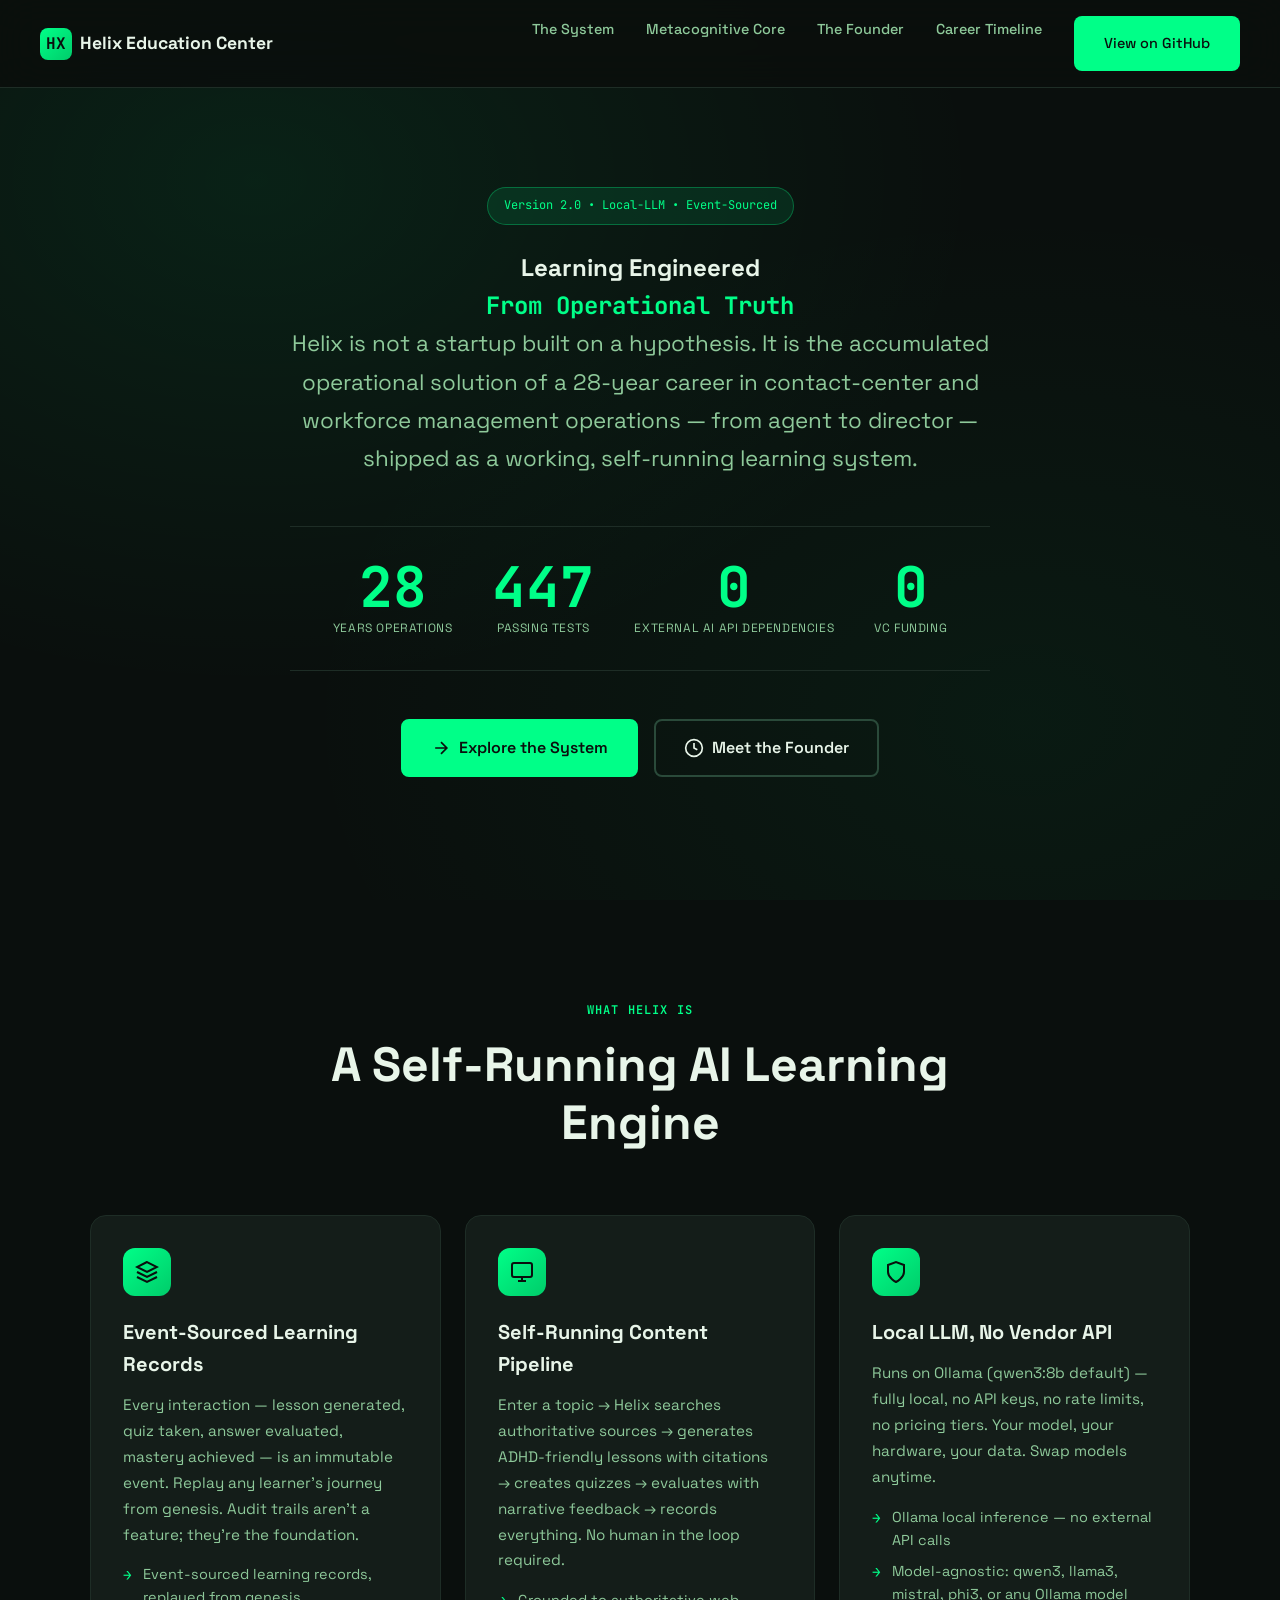
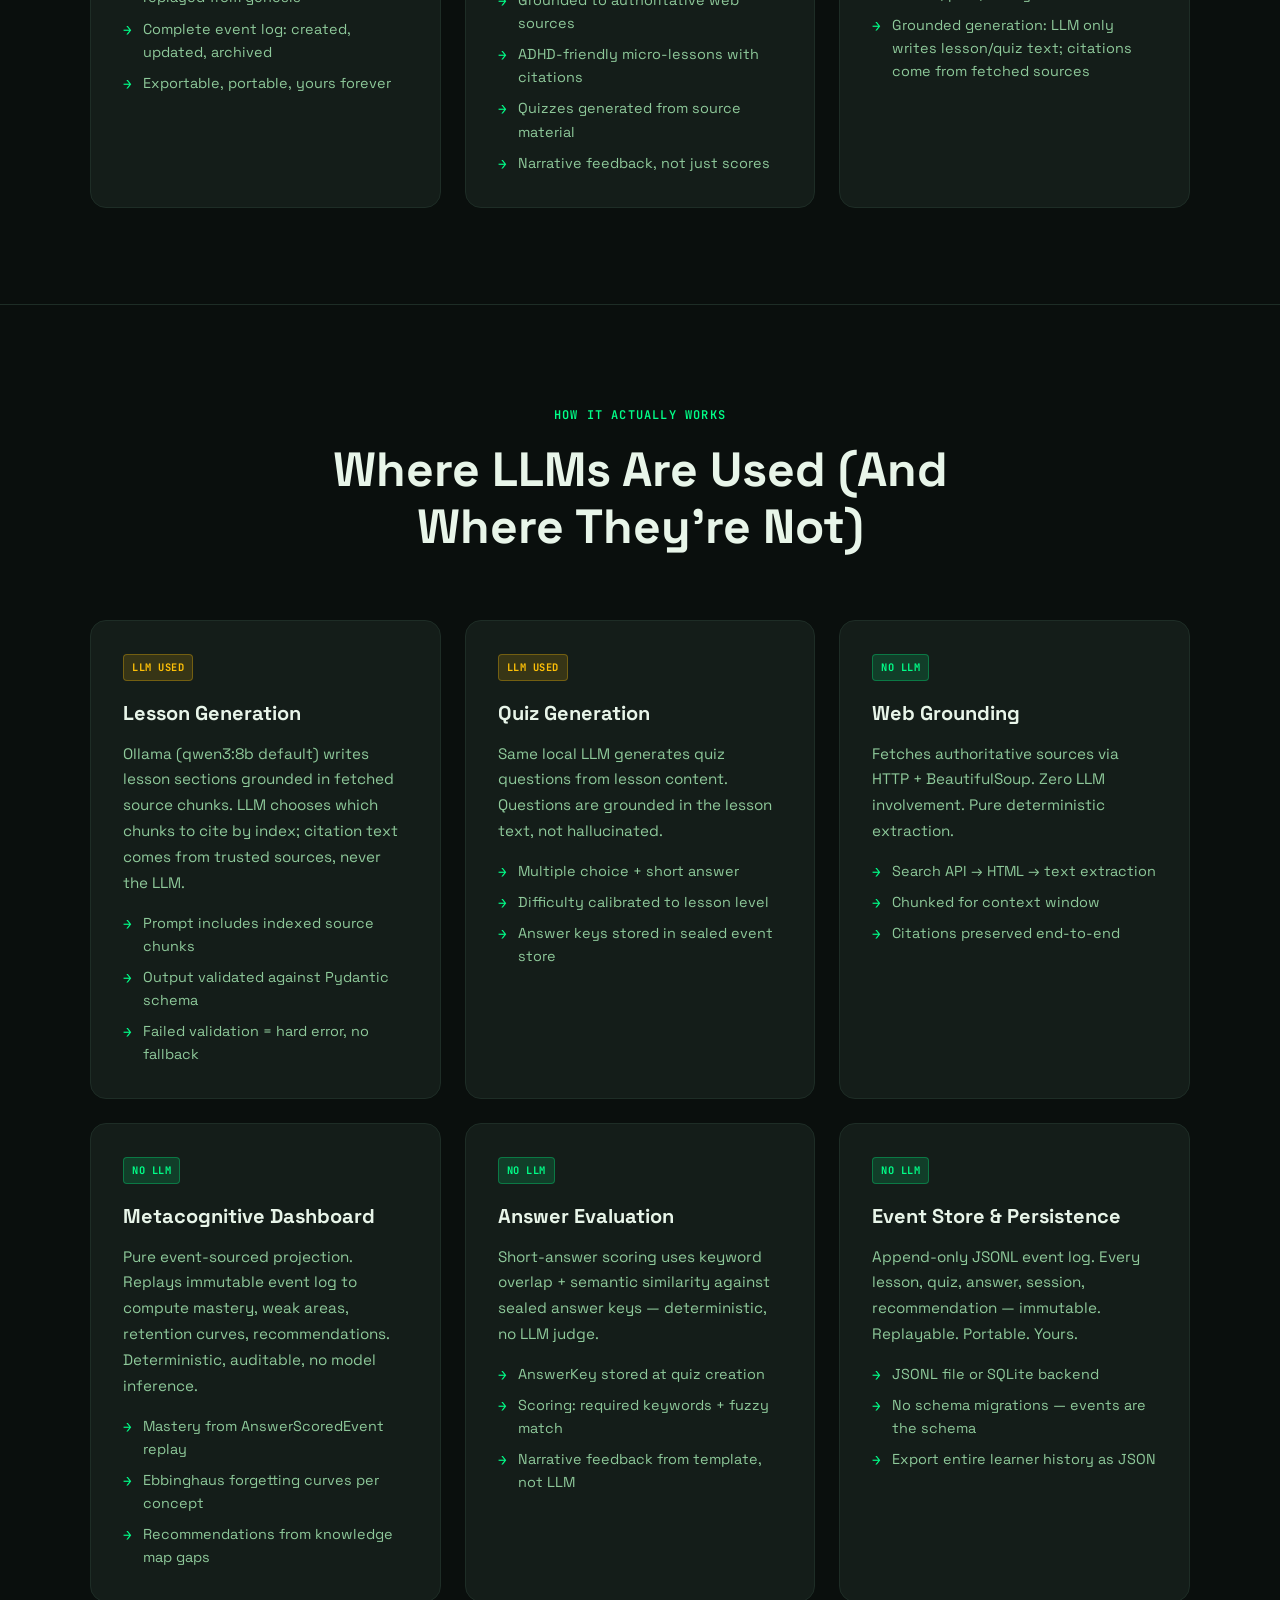
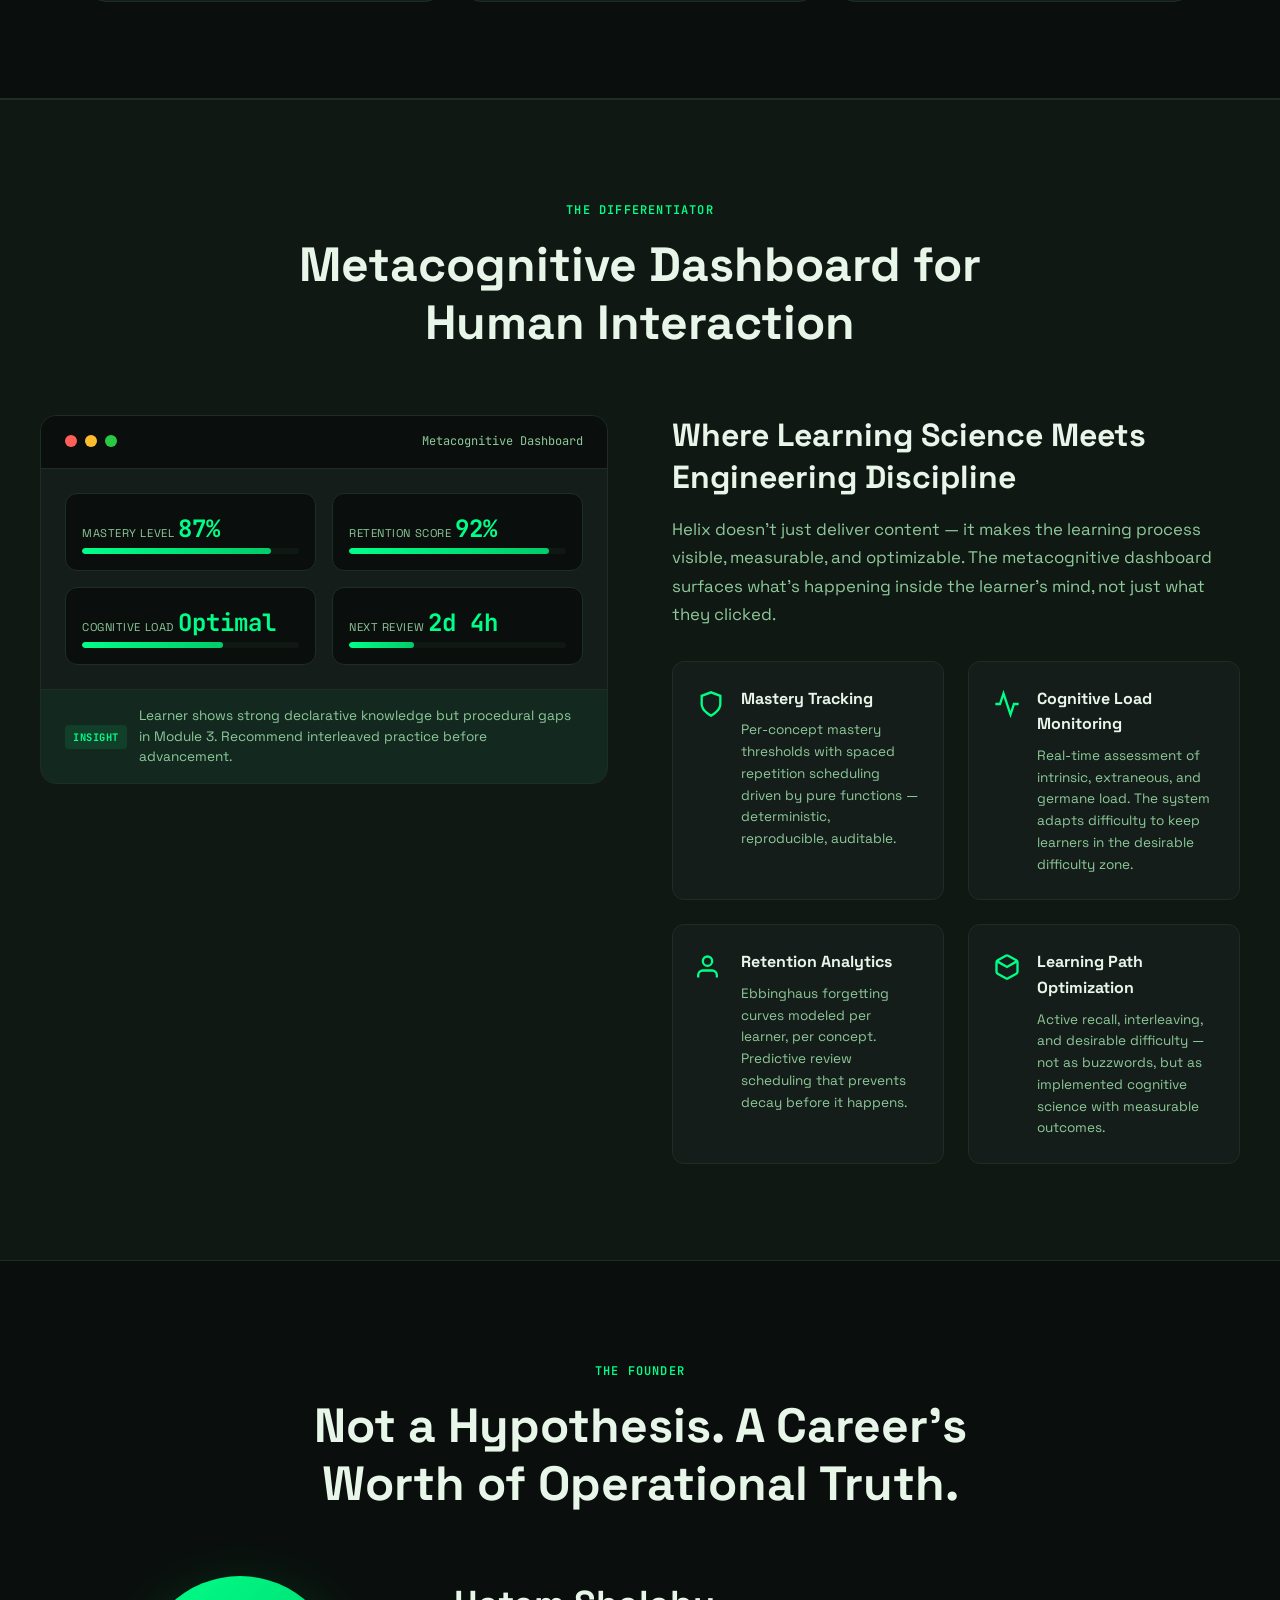
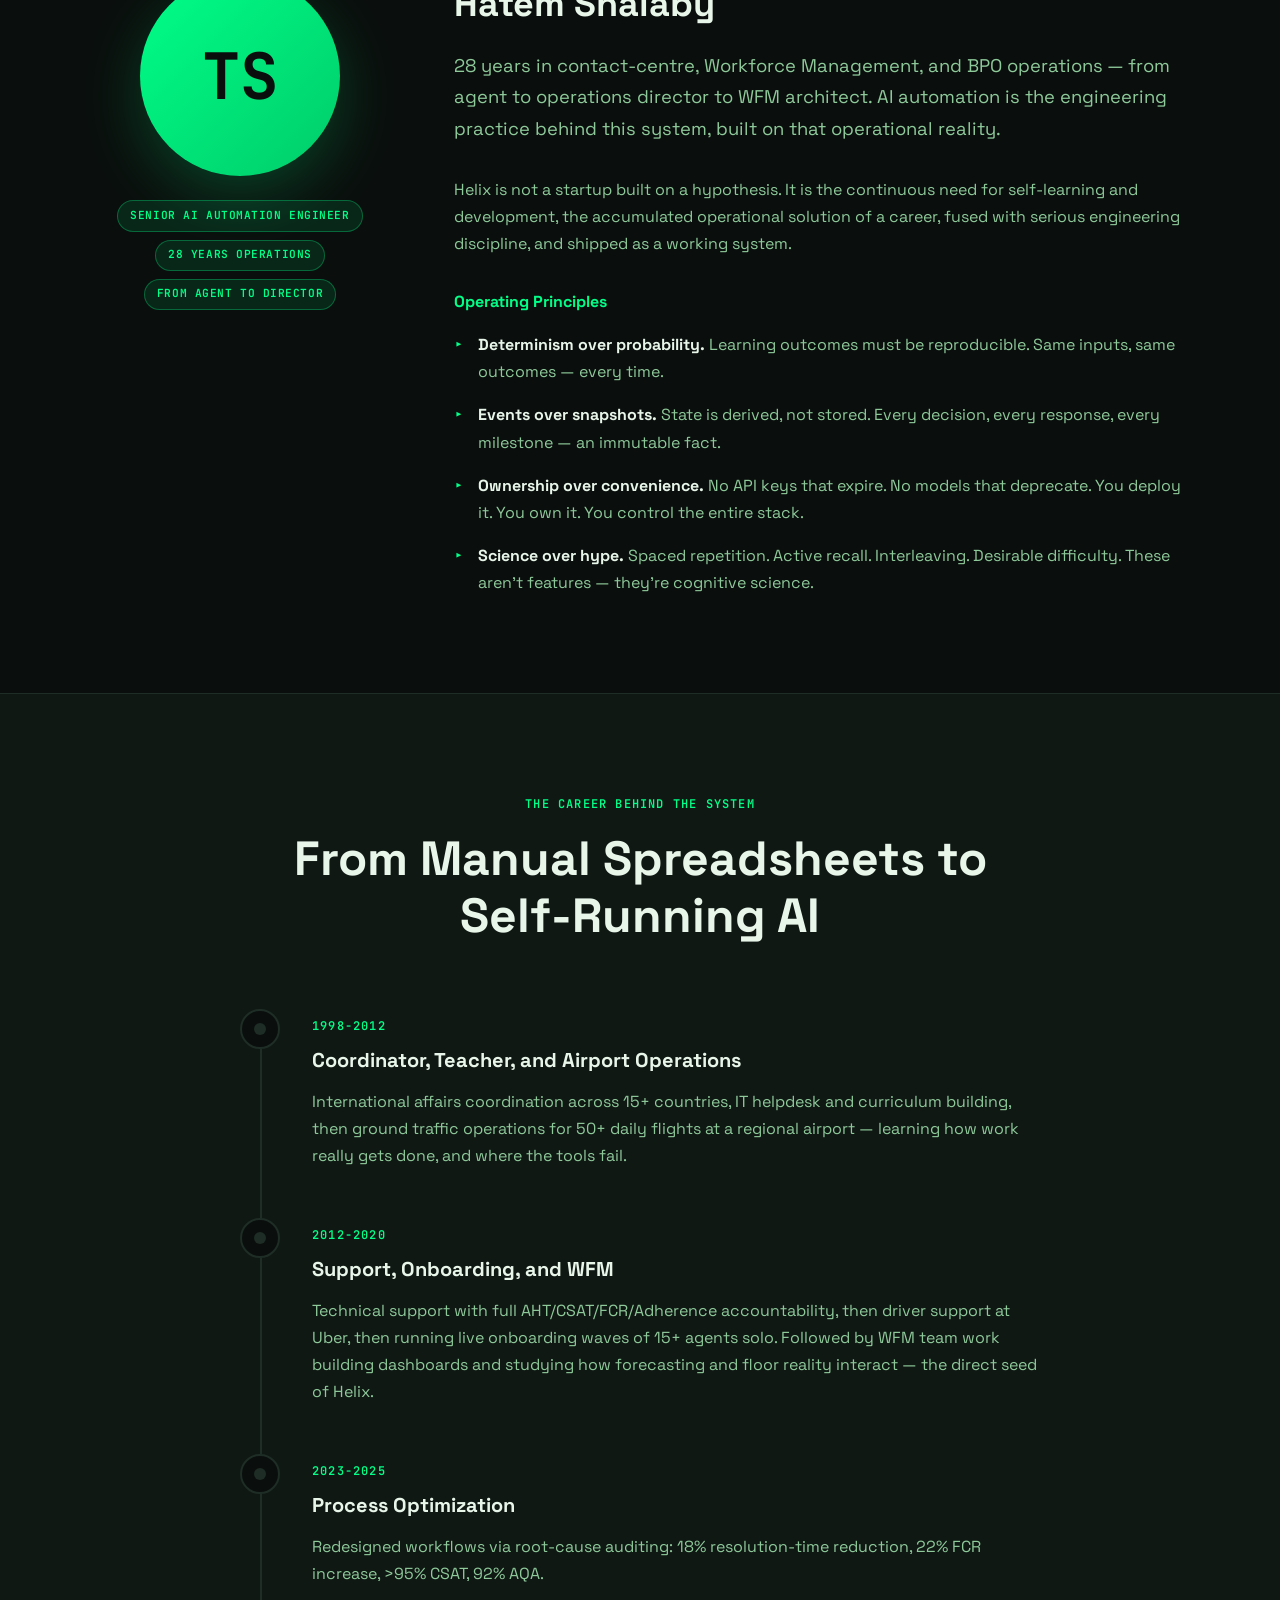
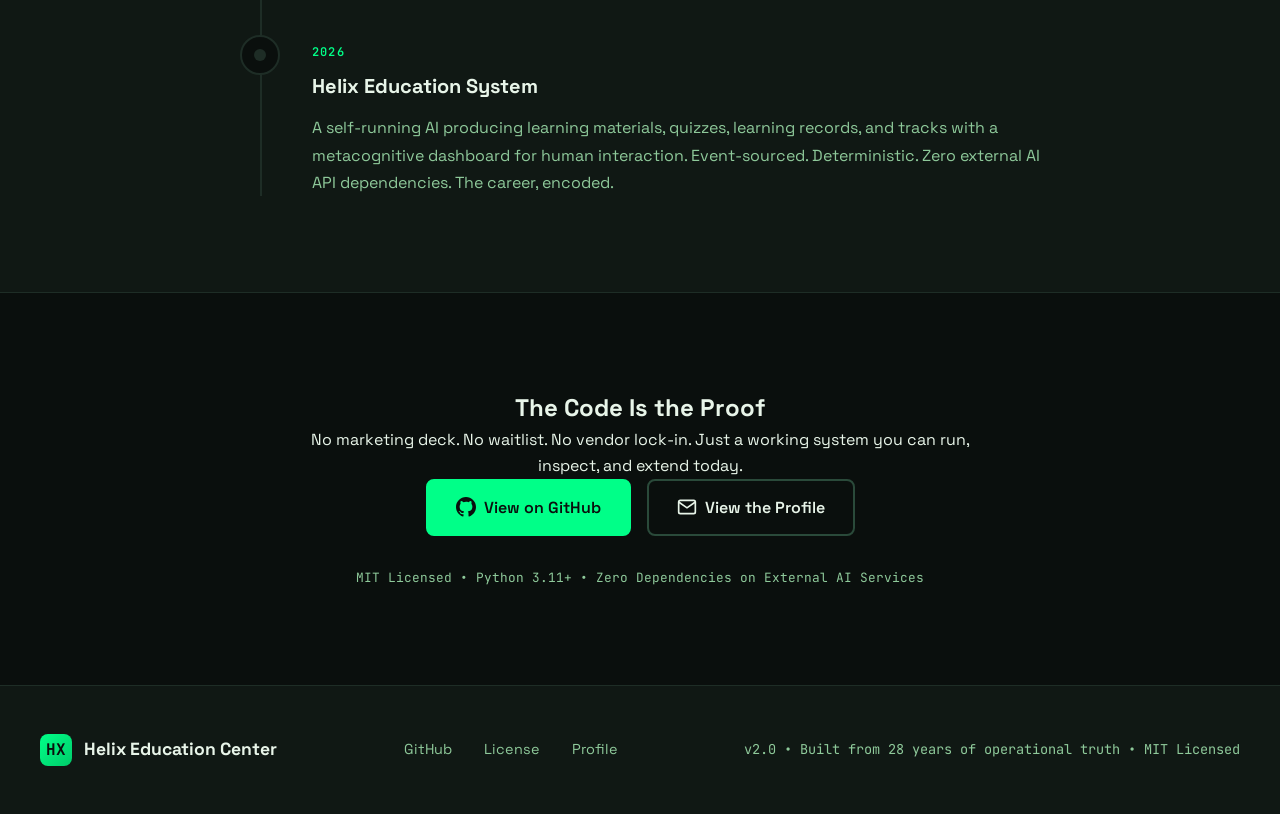
==== marketing/index.html @ 76a68fa8 "Initial commit - helix-education ready for GitHub" ====
<!DOCTYPE html>
<html lang="en">
<head>
    <meta charset="UTF-8">
    <meta name="viewport" content="width=device-width, initial-scale=1.0">
    <meta name="description" content="Helix Education Center — an event-sourced AI learning engine built from 28 years of contact-center operations. Metacognitive dashboard, learning records, and verifiable progress tracking.">
    <meta name="theme-color" content="#0a84ff">
    <title>Helix Education Center — Learning Engineered from Operational Truth</title>
    <link rel="preconnect" href="https://fonts.googleapis.com">
    <link rel="preconnect" href="https://fonts.gstatic.com" crossorigin>
    <link href="https://fonts.googleapis.com/css2?family=JetBrains+Mono:wght@400;500;700&family=Space+Grotesk:wght@300;400;500;700&display=swap" rel="stylesheet">
    <link rel="stylesheet" href="styles.css">
</head>
<body>
    <a href="#main" class="skip-link">Skip to main content</a>

    <header role="banner" class="site-header">
        <div class="header-inner">
            <a href="#" class="logo" aria-label="Helix Education Center Home">
                <span class="logo-mark mono">HX</span>
                <span>Helix Education Center</span>
            </a>
            <nav role="navigation" aria-label="Main navigation" class="main-nav">
                <ul>
                    <li><a href="#the-system">The System</a></li>
                    <li><a href="#metacognitive">Metacognitive Core</a></li>
                    <li><a href="#founder">The Founder</a></li>
                    <li><a href="#career">Career Timeline</a></li>
                    <li><a href="#github" class="btn nav-cta">View on GitHub</a></li>
                </ul>
            </nav>
        </div>
    </header>

    <main id="main" role="main">
        <!-- Hero Section -->
        <section class="hero" aria-labelledby="hero-title">
            <div class="hero-inner">
                <div class="hero-badge mono">Version 2.0 • Local-LLM • Event-Sourced</div>
                <h1 id="hero-title">
                    Learning Engineered<br>
                    <span class="hero-title-accent">From Operational Truth</span>
                </h1>
                <p class="hero-subtitle">
                    Helix is not a startup built on a hypothesis. It is the accumulated operational solution of a 28-year career
                    in contact-center and workforce management operations — from agent to director — shipped as a working,
                    self-running learning system.
                </p>
                <div class="hero-stats" role="list" aria-label="Key metrics">
                    <div class="stat-item" role="listitem">
                        <span class="stat-value mono">28</span>
                        <span class="stat-label">Years Operations</span>
                    </div>
                    <div class="stat-item" role="listitem">
                        <span class="stat-value mono">447</span>
                        <span class="stat-label">Passing Tests</span>
                    </div>
                    <div class="stat-item" role="listitem">
                        <span class="stat-value mono">0</span>
                        <span class="stat-label">External AI API Dependencies</span>
                    </div>
                    <div class="stat-item" role="listitem">
                        <span class="stat-value mono">0</span>
                        <span class="stat-label">VC Funding</span>
                    </div>
                </div>
                <div class="hero-cta-group">
                    <a href="#the-system" class="btn btn-primary">
                        <svg width="20" height="20" viewBox="0 0 24 24" fill="none" stroke="currentColor" stroke-width="2" aria-hidden="true">
                            <path d="M5 12h14M12 5l7 7-7 7"/>
                        </svg>
                        Explore the System
                    </a>
                    <a href="#founder" class="btn btn-secondary">
                        <svg width="20" height="20" viewBox="0 0 24 24" fill="none" stroke="currentColor" stroke-width="2" aria-hidden="true">
                            <circle cx="12" cy="12" r="10"/>
                            <path d="M12 6v6l4 2"/>
                        </svg>
                        Meet the Founder
                    </a>
                </div>
            </div>
        </section>

        <!-- The System Section -->
        <section id="the-system" class="system-section" aria-labelledby="system-title">
            <div class="section-header">
                <span class="section-label mono">What Helix Is</span>
                <h2 id="system-title" class="section-title">A Self-Running AI Learning Engine</h2>
            </div>
            <div class="system-grid">
                <article class="system-card">
                    <div class="system-icon" aria-hidden="true">
                        <svg viewBox="0 0 24 24" fill="none" stroke="currentColor" stroke-width="2">
                            <path d="M12 2L2 7l10 5 10-5-10-5zM2 17l10 5 10-5M2 12l10 5 10-5"/>
                        </svg>
                    </div>
                    <h3 class="system-title">Event-Sourced Learning Records</h3>
                    <p class="system-desc">Every interaction — lesson generated, quiz taken, answer evaluated, mastery achieved — is an immutable event. Replay any learner's journey from genesis. Audit trails aren't a feature; they're the foundation.</p>
                    <ul class="system-details">
                        <li>Event-sourced learning records, replayed from genesis</li>
                        <li>Complete event log: created, updated, archived</li>
                        <li>Exportable, portable, yours forever</li>
                    </ul>
                </article>
                <article class="system-card">
                    <div class="system-icon" aria-hidden="true">
                        <svg viewBox="0 0 24 24" fill="none" stroke="currentColor" stroke-width="2">
                            <rect x="2" y="3" width="20" height="14" rx="2"/>
                            <path d="M8 21h8M12 17v4"/>
                        </svg>
                    </div>
                    <h3 class="system-title">Self-Running Content Pipeline</h3>
                    <p class="system-desc">Enter a topic → Helix searches authoritative sources → generates ADHD-friendly lessons with citations → creates quizzes → evaluates with narrative feedback → records everything. No human in the loop required.</p>
                    <ul class="system-details">
                        <li>Grounded to authoritative web sources</li>
                        <li>ADHD-friendly micro-lessons with citations</li>
                        <li>Quizzes generated from source material</li>
                        <li>Narrative feedback, not just scores</li>
                    </ul>
                </article>
                <article class="system-card">
                    <div class="system-icon" aria-hidden="true">
                        <svg viewBox="0 0 24 24" fill="none" stroke="currentColor" stroke-width="2">
                            <path d="M12 22s8-4 8-10V5l-8-3-8 3v7c0 6 8 10 8 10z"/>
                        </svg>
                    </div>
                    <h3 class="system-title">Local LLM, No Vendor API</h3>
                    <p class="system-desc">Runs on Ollama (qwen3:8b default) — fully local, no API keys, no rate limits, no pricing tiers. Your model, your hardware, your data. Swap models anytime.</p>
                    <ul class="system-details">
                        <li>Ollama local inference — no external API calls</li>
                        <li>Model-agnostic: qwen3, llama3, mistral, phi3, or any Ollama model</li>
                        <li>Grounded generation: LLM only writes lesson/quiz text; citations come from fetched sources</li>
                    </ul>
                </article>
            </div>
        </section>

        <!-- Architecture Honesty Section -->
        <section id="architecture" class="architecture-section" aria-labelledby="arch-title">
            <div class="section-header">
                <span class="section-label mono">How It Actually Works</span>
                <h2 id="arch-title" class="section-title">Where LLMs Are Used (And Where They're Not)</h2>
            </div>
            <div class="arch-grid">
                <article class="arch-card llm-used">
                    <div class="arch-badge">LLM Used</div>
                    <h3 class="arch-title">Lesson Generation</h3>
                    <p class="arch-desc">Ollama (qwen3:8b default) writes lesson sections grounded in fetched source chunks. LLM chooses which chunks to cite by index; citation text comes from trusted sources, never the LLM.</p>
                    <ul class="arch-details">
                        <li>Prompt includes indexed source chunks</li>
                        <li>Output validated against Pydantic schema</li>
                        <li>Failed validation = hard error, no fallback</li>
                    </ul>
                </article>
                <article class="arch-card llm-used">
                    <div class="arch-badge">LLM Used</div>
                    <h3 class="arch-title">Quiz Generation</h3>
                    <p class="arch-desc">Same local LLM generates quiz questions from lesson content. Questions are grounded in the lesson text, not hallucinated.</p>
                    <ul class="arch-details">
                        <li>Multiple choice + short answer</li>
                        <li>Difficulty calibrated to lesson level</li>
                        <li>Answer keys stored in sealed event store</li>
                    </ul>
                </article>
                <article class="arch-card no-llm">
                    <div class="arch-badge no-llm-badge">No LLM</div>
                    <h3 class="arch-title">Web Grounding</h3>
                    <p class="arch-desc">Fetches authoritative sources via HTTP + BeautifulSoup. Zero LLM involvement. Pure deterministic extraction.</p>
                    <ul class="arch-details">
                        <li>Search API → HTML → text extraction</li>
                        <li>Chunked for context window</li>
                        <li>Citations preserved end-to-end</li>
                    </ul>
                </article>
                <article class="arch-card no-llm">
                    <div class="arch-badge no-llm-badge">No LLM</div>
                    <h3 class="arch-title">Metacognitive Dashboard</h3>
                    <p class="arch-desc">Pure event-sourced projection. Replays immutable event log to compute mastery, weak areas, retention curves, recommendations. Deterministic, auditable, no model inference.</p>
                    <ul class="arch-details">
                        <li>Mastery from AnswerScoredEvent replay</li>
                        <li>Ebbinghaus forgetting curves per concept</li>
                        <li>Recommendations from knowledge map gaps</li>
                    </ul>
                </article>
                <article class="arch-card no-llm">
                    <div class="arch-badge no-llm-badge">No LLM</div>
                    <h3 class="arch-title">Answer Evaluation</h3>
                    <p class="arch-desc">Short-answer scoring uses keyword overlap + semantic similarity against sealed answer keys — deterministic, no LLM judge.</p>
                    <ul class="arch-details">
                        <li>AnswerKey stored at quiz creation</li>
                        <li>Scoring: required keywords + fuzzy match</li>
                        <li>Narrative feedback from template, not LLM</li>
                    </ul>
                </article>
                <article class="arch-card no-llm">
                    <div class="arch-badge no-llm-badge">No LLM</div>
                    <h3 class="arch-title">Event Store & Persistence</h3>
                    <p class="arch-desc">Append-only JSONL event log. Every lesson, quiz, answer, session, recommendation — immutable. Replayable. Portable. Yours.</p>
                    <ul class="arch-details">
                        <li>JSONL file or SQLite backend</li>
                        <li>No schema migrations — events are the schema</li>
                        <li>Export entire learner history as JSON</li>
                    </ul>
                </article>
            </div>
        </section>

        <!-- Metacognitive Core Section -->
        <section id="metacognitive" class="metacognitive-section" aria-labelledby="meta-title">
            <div class="section-header">
                <span class="section-label mono">The Differentiator</span>
                <h2 id="meta-title" class="section-title">Metacognitive Dashboard for Human Interaction</h2>
            </div>
            <div class="metacognitive-content">
                <div class="meta-visual" aria-hidden="true">
                    <div class="dashboard-preview">
                        <div class="dash-header">
                            <span class="dash-dot"></span>
                            <span class="dash-dot"></span>
                            <span class="dash-dot"></span>
                            <span class="dash-title mono">Metacognitive Dashboard</span>
                        </div>
                        <div class="dash-grid">
                            <div class="dash-card mastery">
                                <span class="dash-label">Mastery Level</span>
                                <span class="dash-value">87%</span>
                                <div class="dash-bar"><div class="dash-fill" style="width: 87%"></div></div>
                            </div>
                            <div class="dash-card retention">
                                <span class="dash-label">Retention Score</span>
                                <span class="dash-value">92%</span>
                                <div class="dash-bar"><div class="dash-fill" style="width: 92%"></div></div>
                            </div>
                            <div class="dash-card cognitive">
                                <span class="dash-label">Cognitive Load</span>
                                <span class="dash-value">Optimal</span>
                                <div class="dash-bar"><div class="dash-fill optimal" style="width: 65%"></div></div>
                            </div>
                            <div class="dash-card spacing">
                                <span class="dash-label">Next Review</span>
                                <span class="dash-value">2d 4h</span>
                                <div class="dash-bar"><div class="dash-fill" style="width: 30%"></div></div>
                            </div>
                        </div>
                        <div class="dash-insight">
                            <span class="insight-tag">INSIGHT</span>
                            <span class="insight-text">Learner shows strong declarative knowledge but procedural gaps in Module 3. Recommend interleaved practice before advancement.</span>
                        </div>
                    </div>
                </div>
                <div class="meta-description">
                    <h3>Where Learning Science Meets Engineering Discipline</h3>
                    <p>Helix doesn't just deliver content — it makes the learning process visible, measurable, and optimizable. The metacognitive dashboard surfaces what's happening inside the learner's mind, not just what they clicked.</p>
                    <div class="meta-features">
                        <div class="meta-feature">
                            <svg viewBox="0 0 24 24" fill="none" stroke="currentColor" stroke-width="2" aria-hidden="true"><path d="M12 22s8-4 8-10V5l-8-3-8 3v7c0 6 8 10 8 10z"/></svg>
                            <div>
                                <h4>Mastery Tracking</h4>
                                <p>Per-concept mastery thresholds with spaced repetition scheduling driven by pure functions — deterministic, reproducible, auditable.</p>
                            </div>
                        </div>
                        <div class="meta-feature">
                            <svg viewBox="0 0 24 24" fill="none" stroke="currentColor" stroke-width="2" aria-hidden="true"><polyline points="22 12 18 12 15 21 9 3 6 12 2 12"/></svg>
                            <div>
                                <h4>Cognitive Load Monitoring</h4>
                                <p>Real-time assessment of intrinsic, extraneous, and germane load. The system adapts difficulty to keep learners in the desirable difficulty zone.</p>
                            </div>
                        </div>
                        <div class="meta-feature">
                            <svg viewBox="0 0 24 24" fill="none" stroke="currentColor" stroke-width="2" aria-hidden="true"><path d="M17 21v-2a4 4 0 0 0-4-4H5a4 4 0 0 0-4 4v2"/><circle cx="9" cy="7" r="4"/></svg>
                            <div>
                                <h4>Retention Analytics</h4>
                                <p>Ebbinghaus forgetting curves modeled per learner, per concept. Predictive review scheduling that prevents decay before it happens.</p>
                            </div>
                        </div>
                        <div class="meta-feature">
                            <svg viewBox="0 0 24 24" fill="none" stroke="currentColor" stroke-width="2" aria-hidden="true"><path d="M21 16V8a2 2 0 0 0-1-1.73l-7-4a2 2 0 0 0-2 0l-7 4A2 2 0 0 0 3 8v8a2 2 0 0 0 1 1.73l7 4a2 2 0 0 0 2 0l7-4A2 2 0 0 0 21 16z"/><polyline points="3.27 6.96 12 12.01 20.73 6.96"/></svg>
                            <div>
                                <h4>Learning Path Optimization</h4>
                                <p>Active recall, interleaving, and desirable difficulty — not as buzzwords, but as implemented cognitive science with measurable outcomes.</p>
                            </div>
                        </div>
                    </div>
                </div>
            </div>
        </section>

        <!-- The Founder Section -->
        <section id="founder" class="founder-section" aria-labelledby="founder-title">
            <div class="section-header">
                <span class="section-label mono">The Founder</span>
                <h2 id="founder-title" class="section-title">Not a Hypothesis. A Career's Worth of Operational Truth.</h2>
            </div>
            <div class="founder-content">
                <div class="founder-portrait" aria-hidden="true">
                    <div class="portrait-frame">
                        <div class="portrait-initials mono">TS</div>
                    </div>
                    <div class="founder-badges">
                        <span class="badge mono">Senior AI Automation Engineer</span>
                        <span class="badge mono">28 Years Operations</span>
                        <span class="badge mono">From Agent to Director</span>
                    </div>
                </div>
                <div class="founder-bio">
                    <h3>Hatem Shalaby</h3>
                    <p class="founder-lead">
                        28 years in contact-centre, Workforce Management, and BPO operations — from agent to operations director to WFM architect.
                        AI automation is the engineering practice behind this system, built on that operational reality.
                    </p>
                    <p>
                        Helix is not a startup built on a hypothesis. It is the continuous need for self-learning and development,
                        the accumulated operational solution of a career, fused with serious engineering discipline, and shipped as a working system.
                    </p>
                    <div class="founder-principles">
                        <h4>Operating Principles</h4>
                        <ul>
                            <li><strong>Determinism over probability.</strong> Learning outcomes must be reproducible. Same inputs, same outcomes — every time.</li>
                            <li><strong>Events over snapshots.</strong> State is derived, not stored. Every decision, every response, every milestone — an immutable fact.</li>
                            <li><strong>Ownership over convenience.</strong> No API keys that expire. No models that deprecate. You deploy it. You own it. You control the entire stack.</li>
                            <li><strong>Science over hype.</strong> Spaced repetition. Active recall. Interleaving. Desirable difficulty. These aren't features — they're cognitive science.</li>
                        </ul>
                    </div>
                </div>
            </div>
        </section>

        <!-- Career Timeline Section -->
        <section id="career" class="career-section" aria-labelledby="career-title">
            <div class="section-header">
                <span class="section-label mono">The Career Behind the System</span>
                <h2 id="career-title" class="section-title">From Manual Spreadsheets to Self-Running AI</h2>
            </div>
            <div class="timeline">
                <article class="timeline-item">
                    <div class="timeline-marker" aria-hidden="true"></div>
                    <div class="timeline-content">
                        <div class="timeline-year mono">1998-2012</div>
                        <h3 class="timeline-title">Coordinator, Teacher, and Airport Operations</h3>
                        <p>International affairs coordination across 15+ countries, IT helpdesk and curriculum building, then ground traffic operations for 50+ daily flights at a regional airport — learning how work really gets done, and where the tools fail.</p>
                    </div>
                </article>
                <article class="timeline-item">
                    <div class="timeline-marker" aria-hidden="true"></div>
                    <div class="timeline-content">
                        <div class="timeline-year mono">2012-2020</div>
                        <h3 class="timeline-title">Support, Onboarding, and WFM</h3>
                        <p>Technical support with full AHT/CSAT/FCR/Adherence accountability, then driver support at Uber, then running live onboarding waves of 15+ agents solo. Followed by WFM team work building dashboards and studying how forecasting and floor reality interact — the direct seed of Helix.</p>
                    </div>
                </article>
                <article class="timeline-item">
                    <div class="timeline-marker" aria-hidden="true"></div>
                    <div class="timeline-content">
                        <div class="timeline-year mono">2023-2025</div>
                        <h3 class="timeline-title">Process Optimization</h3>
                        <p>Redesigned workflows via root-cause auditing: 18% resolution-time reduction, 22% FCR increase, >95% CSAT, 92% AQA.</p>
                    </div>
                </article>
                <article class="timeline-item">
                    <div class="timeline-marker" aria-hidden="true"></div>
                    <div class="timeline-content">
                        <div class="timeline-year mono">2026</div>
                        <h3 class="timeline-title">Helix Education System</h3>
                        <p>A self-running AI producing learning materials, quizzes, learning records, and tracks with a metacognitive dashboard for human interaction. Event-sourced. Deterministic. Zero external AI API dependencies. The career, encoded.</p>
                    </div>
                </article>
            </div>
        </section>

        <!-- GitHub CTA -->
        <section id="github" class="github-cta" aria-labelledby="github-title">
            <div class="cta-inner">
                <h2 id="github-title">The Code Is the Proof</h2>
                <p>No marketing deck. No waitlist. No vendor lock-in. Just a working system you can run, inspect, and extend today.</p>
                <div class="hero-cta-group">
                    <a href="https://github.com/HatemShelby/helix-education" class="btn btn-primary" target="_blank" rel="noopener noreferrer">
                        <svg width="20" height="20" viewBox="0 0 24 24" fill="currentColor" aria-hidden="true">
                            <path d="M12 0C5.374 0 0 5.373 0 12c0 5.302 3.438 9.8 8.207 11.387.599.111.793-.261.793-.577v-2.234c-3.338.726-4.033-1.416-4.033-1.416-.546-1.387-1.333-1.756-1.333-1.756-1.089-.745.083-.729.083-.729 1.205.084 1.839 1.237 1.839 1.237 1.07 1.834 2.807 1.304 3.492.997.107-.775.418-1.305.762-1.604-2.665-.305-5.467-1.334-5.467-5.931 0-1.311.469-2.381 1.236-3.221-.124-.305-.536-1.524.117-3.176 0 0 1.008-.322 3.301 1.23A11.509 11.509 0 0112 5.803c1.02.005 2.047.138 3.006.404 2.291-1.552 3.297-1.23 3.297-1.23.653 1.653.242 2.874.118 3.176.77.84 1.235 1.911 1.235 3.221 0 4.609-2.807 5.624-5.479 5.921.43.372.823 1.102.823 2.222v3.293c0 .319.192.694.801.576C20.566 21.797 24 17.3 24 12c0-6.627-5.373-12-12-12z"/>
                        </svg>
                        View on GitHub
                    </a>
                    <a href="https://github.com/HatemShelby" class="btn btn-secondary">
                        <svg width="20" height="20" viewBox="0 0 24 24" fill="none" stroke="currentColor" stroke-width="2" aria-hidden="true">
                            <path d="M4 4h16c1.1 0 2 .9 2 2v12c0 1.1-.9 2-2 2H4c-1.1 0-2-.9-2-2V6c0-1.1.9-2 2-2z"/>
                            <polyline points="22,6 12,13 2,6"/>
                        </svg>
                        View the Profile
                    </a>
                </div>
                <p class="cta-footer mono">MIT Licensed • Python 3.11+ • Zero Dependencies on External AI Services</p>
            </div>
        </section>
    </main>

    <footer role="contentinfo" class="site-footer">
        <div class="footer-inner">
            <div class="footer-brand">
                <span class="logo-mark mono">HX</span>
                <span>Helix Education Center</span>
            </div>
            <nav class="footer-links" aria-label="Footer navigation">
                <a href="https://github.com/HatemShelby/helix-education" target="_blank" rel="noopener noreferrer">GitHub</a>
                <a href="https://github.com/HatemShelby/helix-education/blob/main/LICENSE" target="_blank" rel="noopener noreferrer">License</a>
                <a href="https://github.com/HatemShelby" target="_blank" rel="noopener noreferrer">Profile</a>
            </nav>
            <p class="footer-copyright mono">v2.0 • Built from 28 years of operational truth • MIT Licensed</p>        </div>
    </footer>

    <script>
        // Smooth scroll for anchor links
        document.querySelectorAll('a[href^="#"]').forEach(anchor => {
            anchor.addEventListener('click', function(e) {
                const target = document.querySelector(this.getAttribute('href'));
                if (target) {
                    e.preventDefault();
                    target.scrollIntoView({ behavior: 'smooth', block: 'start' });
                    target.focus({ preventScroll: true });
                }
            });
        });

        // Intersection Observer for scroll animations
        const observerOptions = {
            root: null,
            rootMargin: '0px 0px -10% 0px',
            threshold: 0.1
        };

        const observer = new IntersectionObserver((entries) => {
            entries.forEach(entry => {
                if (entry.isIntersecting) {
                    entry.target.style.opacity = '1';
                    entry.target.style.transform = 'translateY(0)';
                }
            });
        }, observerOptions);

        document.querySelectorAll('.system-card, .meta-feature, .timeline-item, .founder-content > *').forEach(el => {
            el.style.opacity = '0';
            el.style.transform = 'translateY(20px)';
            el.style.transition = 'opacity 0.6s ease, transform 0.6s ease';
            observer.observe(el);
        });

        // Timeline marker animation
        const timelineObserver = new IntersectionObserver((entries) => {
            entries.forEach(entry => {
                if (entry.isIntersecting) {
                    entry.target.classList.add('visible');
                }
            });
        }, { threshold: 0.3 });

        document.querySelectorAll('.timeline-item').forEach(item => {
            timelineObserver.observe(item);
        });
    </script>
</body>
</html>
---- marketing/styles.css ----
/* ============================================================
   HELIX EDUCATION CENTER — Marketing Landing Page Styles
   Learning Engineered from Operational Truth
   ============================================================ */

:root {
    --bg: #0a0f0d;
    --bg-elevated: #101814;
    --card: #141d19;
    --fg: #e8f5e9;
    --fg-muted: #8ec99a;
    --accent: #00ff88;
    --accent-dim: #00cc6a;
    --border: #1e2d26;
    --border-bright: #2a4a3a;
    --focus: #00ff88;
    --mono: 'JetBrains Mono', monospace;
    --sans: 'Space Grotesk', sans-serif;
}

* { margin: 0; padding: 0; box-sizing: border-box; }

html { scroll-behavior: smooth; }

body {
    font-family: var(--sans);
    background: var(--bg);
    color: var(--fg);
    line-height: 1.6;
    -webkit-font-smoothing: antialiased;
    -moz-osx-font-smoothing: grayscale;
}

.mono { font-family: var(--mono); }

.skip-link {
    position: absolute;
    top: -100%;
    left: 50%;
    transform: translateX(-50%);
    background: var(--accent);
    color: var(--bg);
    padding: 0.75rem 1.5rem;
    border-radius: 8px;
    font-weight: 600;
    z-index: 10000;
    text-decoration: none;
}
.skip-link:focus { top: 0; }

/* Header */
.site-header {
    position: fixed;
    top: 0;
    left: 0;
    right: 0;
    z-index: 100;
    background: rgba(10, 15, 13, 0.9);
    backdrop-filter: blur(20px);
    border-bottom: 1px solid var(--border);
    padding: 1rem 2rem;
}

.header-inner {
    max-width: 1200px;
    margin: 0 auto;
    display: flex;
    justify-content: space-between;
    align-items: center;
}

.logo {
    display: flex;
    align-items: center;
    gap: 0.5rem;
    text-decoration: none;
    color: var(--fg);
    font-weight: 700;
    font-size: 1.1rem;
}

.logo-mark {
    width: 32px;
    height: 32px;
    background: linear-gradient(135deg, var(--accent), var(--accent-dim));
    border-radius: 8px;
    display: flex;
    align-items: center;
    justify-content: center;
    font-family: var(--mono);
    font-weight: 700;
    font-size: 1rem;
    color: var(--bg);
}

.main-nav ul { display: flex; gap: 2rem; list-style: none; }
.main-nav a { color: var(--fg-muted); text-decoration: none; font-weight: 500; font-size: 0.9rem; transition: color 0.2s ease; }
.main-nav a:hover, .main-nav a:focus { color: var(--accent); }

.nav-cta { background: var(--accent) !important; color: var(--bg) !important; padding: 0.5rem 1.25rem; border-radius: 6px; font-weight: 600; }
.nav-cta:hover { background: var(--accent-dim) !important; color: var(--bg) !important; }

/* Hero Section */
.hero {
    min-height: 100vh;
    display: flex;
    align-items: center;
    justify-content: center;
    padding: 8rem 2rem 4rem;
    position: relative;
    overflow: hidden;
}

.hero::before {
    content: '';
    position: absolute;
    inset: 0;
    background:
        radial-gradient(ellipse at 20% 20%, rgba(0, 255, 136, 0.08) 0%, transparent 50%),
        radial-gradient(ellipse at 80% 80%, rgba(0, 204, 106, 0.06) 0%, transparent 50%);
    pointer-events: none;
}

.hero-inner { max-width: 900px; text-align: center; position: relative; z-index: 1; }

.hero-badge {
    display: inline-block;
    background: rgba(0, 255, 136, 0.1);
    border: 1px solid rgba(0, 255, 136, 0.3);
    padding: 0.5rem 1rem;
    border-radius: 100px;
    font-size: 0.75rem;
    margin-bottom: 1.5rem;
    color: var(--accent);
}

.hero-title {
    font-size: clamp(2.5rem, 6vw, 4.5rem);
    font-weight: 700;
    line-height: 1.1;
    margin-bottom: 1.5rem;
    letter-spacing: -0.02em;
    color: var(--fg);
}

.hero-title-accent {
    color: var(--accent);
    font-family: var(--mono);
    font-weight: 700;
}

.hero-subtitle {
    font-size: clamp(1.1rem, 2.5vw, 1.4rem);
    color: var(--fg-muted);
    max-width: 700px;
    margin: 0 auto 3rem;
    line-height: 1.7;
}

/* Hero Stats */
.hero-stats {
    display: flex;
    justify-content: center;
    gap: 2.5rem;
    flex-wrap: wrap;
    margin-bottom: 3rem;
    padding: 2rem 0;
    border-top: 1px solid var(--border);
    border-bottom: 1px solid var(--border);
}

.stat-item { display: flex; flex-direction: column; align-items: center; gap: 0.25rem; }

.stat-value {
    font-family: var(--mono);
    font-size: clamp(2.5rem, 5vw, 3.5rem);
    font-weight: 700;
    color: var(--accent);
    line-height: 1;
}

.stat-label {
    font-size: 0.75rem;
    color: var(--fg-muted);
    text-transform: uppercase;
    letter-spacing: 0.05em;
}

.hero-cta-group {
    display: flex;
    gap: 1rem;
    justify-content: center;
    flex-wrap: wrap;
}

/* Buttons */
.btn {
    display: inline-flex;
    align-items: center;
    gap: 0.5rem;
    padding: 0.875rem 1.75rem;
    border-radius: 8px;
    font-weight: 600;
    font-size: 1rem;
    text-decoration: none;
    transition: all 0.2s ease;
    border: 2px solid transparent;
    cursor: pointer;
}

.btn-primary {
    background: var(--accent);
    color: var(--bg);
    border-color: var(--accent);
}
.btn-primary:hover, .btn-primary:focus {
    background: var(--accent-dim);
    border-color: var(--accent-dim);
    transform: translateY(-2px);
    box-shadow: 0 8px 24px rgba(0, 255, 136, 0.3);
}

.btn-secondary {
    background: transparent;
    color: var(--fg);
    border-color: var(--border-bright);
}
.btn-secondary:hover, .btn-secondary:focus {
    border-color: var(--accent);
    color: var(--accent);
    background: rgba(0, 255, 136, 0.05);
}

.btn:focus-visible { outline: 2px solid var(--focus); outline-offset: 2px; }

/* Section Styles */
.system-section, .metacognitive-section, .founder-section, .career-section, .github-cta {
    padding: 6rem 2rem;
}

.system-section { background: var(--bg); }
.metacognitive-section { background: var(--bg-elevated); border-top: 1px solid var(--border); border-bottom: 1px solid var(--border); }
.founder-section { background: var(--bg); }
.career-section { background: var(--bg-elevated); border-top: 1px solid var(--border); border-bottom: 1px solid var(--border); }
.github-cta { background: var(--bg); text-align: center; }

.section-header {
    text-align: center;
    max-width: 700px;
    margin: 0 auto 4rem;
}

.section-label {
    display: inline-block;
    font-family: var(--mono);
    font-size: 0.75rem;
    font-weight: 600;
    color: var(--accent);
    text-transform: uppercase;
    letter-spacing: 0.1em;
    margin-bottom: 1rem;
}

.section-title {
    font-size: clamp(2rem, 4vw, 3rem);
    font-weight: 700;
    line-height: 1.2;
    color: var(--fg);
}

/* System Grid */
.system-grid {
    max-width: 1100px;
    margin: 0 auto;
    display: grid;
    grid-template-columns: repeat(auto-fit, minmax(300px, 1fr));
    gap: 1.5rem;
}

.system-card {
    background: var(--card);
    border: 1px solid var(--border);
    border-radius: 16px;
    padding: 2rem;
    transition: all 0.3s ease;
}

.system-card:hover {
    border-color: var(--border-bright);
    transform: translateY(-4px);
    box-shadow: 0 16px 48px rgba(0, 0, 0, 0.3);
}

.system-icon {
    width: 48px;
    height: 48px;
    background: linear-gradient(135deg, var(--accent), var(--accent-dim));
    border-radius: 12px;
    display: flex;
    align-items: center;
    justify-content: center;
    margin-bottom: 1.25rem;
}

.system-icon svg { width: 24px; height: 24px; stroke: var(--bg); }

.system-title {
    font-size: 1.25rem;
    font-weight: 700;
    margin-bottom: 0.75rem;
    color: var(--fg);
}

.system-desc {
    color: var(--fg-muted);
    line-height: 1.7;
    font-size: 0.95rem;
    margin-bottom: 1rem;
}

.system-details {
    list-style: none;
    display: flex;
    flex-direction: column;
    gap: 0.5rem;
}

.system-details li {
    color: var(--fg-muted);
    font-size: 0.9rem;
    position: relative;
    padding-left: 1.25rem;
}

.system-details li::before {
    content: '→';
    position: absolute;
    left: 0;
    color: var(--accent);
    font-family: var(--mono);
}

/* Architecture Honesty Section */
.architecture-section {
    padding: 6rem 2rem;
    background: var(--bg);
    border-top: 1px solid var(--border);
    border-bottom: 1px solid var(--border);
}

.arch-grid {
    max-width: 1100px;
    margin: 0 auto;
    display: grid;
    grid-template-columns: repeat(auto-fit, minmax(300px, 1fr));
    gap: 1.5rem;
}

.arch-card {
    background: var(--card);
    border: 1px solid var(--border);
    border-radius: 16px;
    padding: 2rem;
    position: relative;
    transition: all 0.3s ease;
}

.arch-card:hover {
    border-color: var(--border-bright);
    transform: translateY(-4px);
    box-shadow: 0 16px 48px rgba(0, 0, 0, 0.3);
}

.arch-badge {
    display: inline-block;
    font-family: var(--mono);
    font-size: 0.65rem;
    font-weight: 700;
    padding: 0.25rem 0.5rem;
    border-radius: 4px;
    margin-bottom: 1rem;
    text-transform: uppercase;
    letter-spacing: 0.05em;
}

.arch-card.llm-used .arch-badge {
    background: rgba(255, 193, 7, 0.15);
    color: #ffc107;
    border: 1px solid rgba(255, 193, 7, 0.3);
}

.arch-card.no-llm .arch-badge.no-llm-badge {
    background: rgba(0, 255, 136, 0.15);
    color: var(--accent);
    border: 1px solid rgba(0, 255, 136, 0.3);
}

.arch-title {
    font-size: 1.25rem;
    font-weight: 700;
    margin-bottom: 0.75rem;
    color: var(--fg);
}

.arch-desc {
    color: var(--fg-muted);
    line-height: 1.7;
    font-size: 0.95rem;
    margin-bottom: 1rem;
}

.arch-details {
    list-style: none;
    display: flex;
    flex-direction: column;
    gap: 0.5rem;
}

.arch-details li {
    color: var(--fg-muted);
    font-size: 0.9rem;
    position: relative;
    padding-left: 1.25rem;
}

.arch-details li::before {
    content: '→';
    position: absolute;
    left: 0;
    color: var(--accent);
    font-family: var(--mono);
}

/* Metacognitive Section */
.metacognitive-content {
    max-width: 1200px;
    margin: 0 auto;
    display: grid;
    grid-template-columns: 1fr 1fr;
    gap: 4rem;
    align-items: start;
}

@media (max-width: 900px) {
    .metacognitive-content { grid-template-columns: 1fr; gap: 3rem; }
}

.meta-visual { position: sticky; top: 100px; }

.dashboard-preview {
    background: var(--card);
    border: 1px solid var(--border);
    border-radius: 16px;
    overflow: hidden;
}

.dash-header {
    display: flex;
    align-items: center;
    gap: 0.5rem;
    padding: 1rem 1.5rem;
    background: var(--bg);
    border-bottom: 1px solid var(--border);
}

.dash-dot {
    width: 12px;
    height: 12px;
    border-radius: 50%;
    background: var(--border-bright);
}

.dash-dot:first-child { background: #ff5f57; }
.dash-dot:nth-child(2) { background: #ffbd2e; }
.dash-dot:nth-child(3) { background: #28ca42; }

.dash-title { font-family: var(--mono); font-size: 0.75rem; color: var(--fg-muted); margin-left: auto; }

.dash-grid {
    display: grid;
    grid-template-columns: repeat(2, 1fr);
    gap: 1rem;
    padding: 1.5rem;
}

.dash-card {
    background: var(--bg);
    border: 1px solid var(--border);
    border-radius: 12px;
    padding: 1rem;
}

.dash-label { font-size: 0.7rem; color: var(--fg-muted); text-transform: uppercase; letter-spacing: 0.05em; margin-bottom: 0.5rem; }
.dash-value { font-family: var(--mono); font-size: 1.5rem; font-weight: 700; color: var(--accent); margin-bottom: 0.5rem; }
.dash-bar { height: 6px; background: var(--bg-elevated); border-radius: 3px; overflow: hidden; }
.dash-fill { height: 100%; background: linear-gradient(90deg, var(--accent), var(--accent-dim)); border-radius: 3px; transition: width 0.5s ease; }
.dash-fill.optimal { background: linear-gradient(90deg, #00ff88, #00cc6a); }

.dash-insight {
    display: flex;
    align-items: center;
    gap: 0.75rem;
    padding: 1rem 1.5rem;
    background: rgba(0, 255, 136, 0.05);
    border-top: 1px solid var(--border);
}

.insight-tag {
    font-family: var(--mono);
    font-size: 0.65rem;
    font-weight: 700;
    color: var(--accent);
    background: rgba(0, 255, 136, 0.1);
    padding: 0.25rem 0.5rem;
    border-radius: 4px;
    text-transform: uppercase;
    letter-spacing: 0.05em;
}

.insight-text { font-size: 0.85rem; color: var(--fg-muted); line-height: 1.5; }

.meta-description h3 {
    font-size: clamp(1.5rem, 3vw, 2rem);
    font-weight: 700;
    margin-bottom: 1rem;
    line-height: 1.3;
}

.meta-description > p {
    color: var(--fg-muted);
    font-size: 1.05rem;
    line-height: 1.7;
    margin-bottom: 2rem;
}

.meta-features {
    display: grid;
    grid-template-columns: repeat(2, 1fr);
    gap: 1.5rem;
}

@media (max-width: 600px) {
    .meta-features { grid-template-columns: 1fr; }
}

.meta-feature {
    display: flex;
    gap: 1rem;
    padding: 1.5rem;
    background: var(--card);
    border: 1px solid var(--border);
    border-radius: 12px;
    transition: all 0.3s ease;
}

.meta-feature:hover { border-color: var(--border-bright); }

.meta-feature svg {
    width: 28px;
    height: 28px;
    color: var(--accent);
    flex-shrink: 0;
    margin-top: 0.25rem;
}

.meta-feature h4 { font-size: 1rem; font-weight: 700; margin-bottom: 0.5rem; }
.meta-feature p { font-size: 0.85rem; color: var(--fg-muted); line-height: 1.6; }

/* Founder Section */
.founder-content {
    max-width: 1100px;
    margin: 0 auto;
    display: grid;
    grid-template-columns: 300px 1fr;
    gap: 4rem;
    align-items: start;
}

@media (max-width: 900px) {
    .founder-content { grid-template-columns: 1fr; gap: 2rem; text-align: center; }
}

.founder-portrait { position: relative; }

.portrait-frame {
    width: 200px;
    height: 200px;
    border-radius: 50%;
    background: linear-gradient(135deg, var(--accent), var(--accent-dim));
    display: flex;
    align-items: center;
    justify-content: center;
    margin: 0 auto 1.5rem;
    box-shadow: 0 20px 60px rgba(0, 255, 136, 0.2);
}

.portrait-initials {
    font-family: var(--mono);
    font-size: 4rem;
    font-weight: 700;
    color: var(--bg);
}

.founder-badges {
    display: flex;
    flex-direction: column;
    gap: 0.5rem;
    align-items: center;
}

.badge {
    font-family: var(--mono);
    font-size: 0.7rem;
    font-weight: 600;
    color: var(--accent);
    background: rgba(0, 255, 136, 0.1);
    border: 1px solid rgba(0, 255, 136, 0.3);
    padding: 0.35rem 0.75rem;
    border-radius: 100px;
    text-transform: uppercase;
    letter-spacing: 0.05em;
}

.founder-bio h3 {
    font-size: clamp(1.75rem, 3vw, 2.25rem);
    font-weight: 700;
    margin-bottom: 1rem;
}

.founder-lead {
    font-size: 1.15rem;
    color: var(--fg-muted);
    line-height: 1.7;
    margin-bottom: 1rem;
}

.founder-bio > p {
    color: var(--fg-muted);
    line-height: 1.7;
    margin-bottom: 2rem;
}

.founder-principles h4 {
    font-size: 1rem;
    font-weight: 700;
    margin-bottom: 1rem;
    color: var(--accent);
}

.founder-principles ul { list-style: none; display: flex; flex-direction: column; gap: 1rem; }

.founder-principles li {
    color: var(--fg-muted);
    line-height: 1.7;
    padding-left: 1.5rem;
    position: relative;
}

.founder-principles li::before {
    content: '▸';
    position: absolute;
    left: 0;
    color: var(--accent);
    font-family: var(--mono);
}

.founder-principles strong { color: var(--fg); }

/* Career Timeline */
.timeline {
    max-width: 800px;
    margin: 0 auto;
    position: relative;
}

.timeline::before {
    content: '';
    position: absolute;
    left: 20px;
    top: 0;
    bottom: 0;
    width: 2px;
    background: var(--border);
}

.timeline-item {
    display: flex;
    gap: 2rem;
    padding-bottom: 3rem;
    position: relative;
}

.timeline-item:last-child { padding-bottom: 0; }

.timeline-marker {
    width: 40px;
    height: 40px;
    border-radius: 50%;
    background: var(--bg);
    border: 2px solid var(--border);
    flex-shrink: 0;
    position: relative;
    z-index: 1;
    transition: all 0.3s ease;
}

.timeline-marker::after {
    content: '';
    position: absolute;
    top: 50%;
    left: 50%;
    transform: translate(-50%, -50%);
    width: 12px;
    height: 12px;
    border-radius: 50%;
    background: var(--border);
    transition: all 0.3s ease;
}

.timeline-item.current .timeline-marker {
    border-color: var(--accent);
    box-shadow: 0 0 0 4px rgba(0, 255, 136, 0.15);
}

.timeline-item.current .timeline-marker::after { background: var(--accent); }

.timeline-content { flex: 1; padding-top: 0.5rem; }

.timeline-year {
    font-family: var(--mono);
    font-size: 0.75rem;
    font-weight: 600;
    color: var(--accent);
    text-transform: uppercase;
    letter-spacing: 0.1em;
    margin-bottom: 0.5rem;
}

.timeline-title {
    font-size: 1.25rem;
    font-weight: 700;
    margin-bottom: 0.75rem;
    color: var(--fg);
}

.timeline-content p {
    color: var(--fg-muted);
    line-height: 1.7;
}

/* GitHub CTA */
.cta-inner { max-width: 700px; margin: 0 auto; }

.cta-title {
    font-size: clamp(2rem, 4vw, 3rem);
    font-weight: 700;
    margin-bottom: 1rem;
}

.cta-desc {
    color: var(--fg-muted);
    font-size: 1.1rem;
    margin-bottom: 2rem;
    line-height: 1.7;
}

.cta-footer {
    margin-top: 2rem;
    font-family: var(--mono);
    font-size: 0.8rem;
    color: var(--fg-muted);
}

/* Footer */
.site-footer {
    background: var(--bg-elevated);
    border-top: 1px solid var(--border);
    padding: 3rem 2rem;
}

.footer-inner {
    max-width: 1200px;
    margin: 0 auto;
    display: flex;
    justify-content: space-between;
    align-items: center;
    flex-wrap: wrap;
    gap: 1.5rem;
}

.footer-brand {
    display: flex;
    align-items: center;
    gap: 0.75rem;
    font-weight: 700;
    font-size: 1.1rem;
}

.footer-links { display: flex; gap: 2rem; }

.footer-links a {
    color: var(--fg-muted);
    text-decoration: none;
    font-size: 0.9rem;
    transition: color 0.2s;
}
.footer-links a:hover { color: var(--accent); }

.footer-copyright {
    color: var(--fg-muted);
    font-size: 0.85rem;
}

/* Accessibility: Reduced Motion */
@media (prefers-reduced-motion: reduce) {
    *, *::before, *::after {
        animation-duration: 0.01ms !important;
        animation-iteration-count: 1 !important;
        transition-duration: 0.01ms !important;
    }
}

/* Focus States */
:focus:not(:focus-visible) { outline: none; }
:focus-visible { outline: 2px solid var(--focus); outline-offset: 2px; }
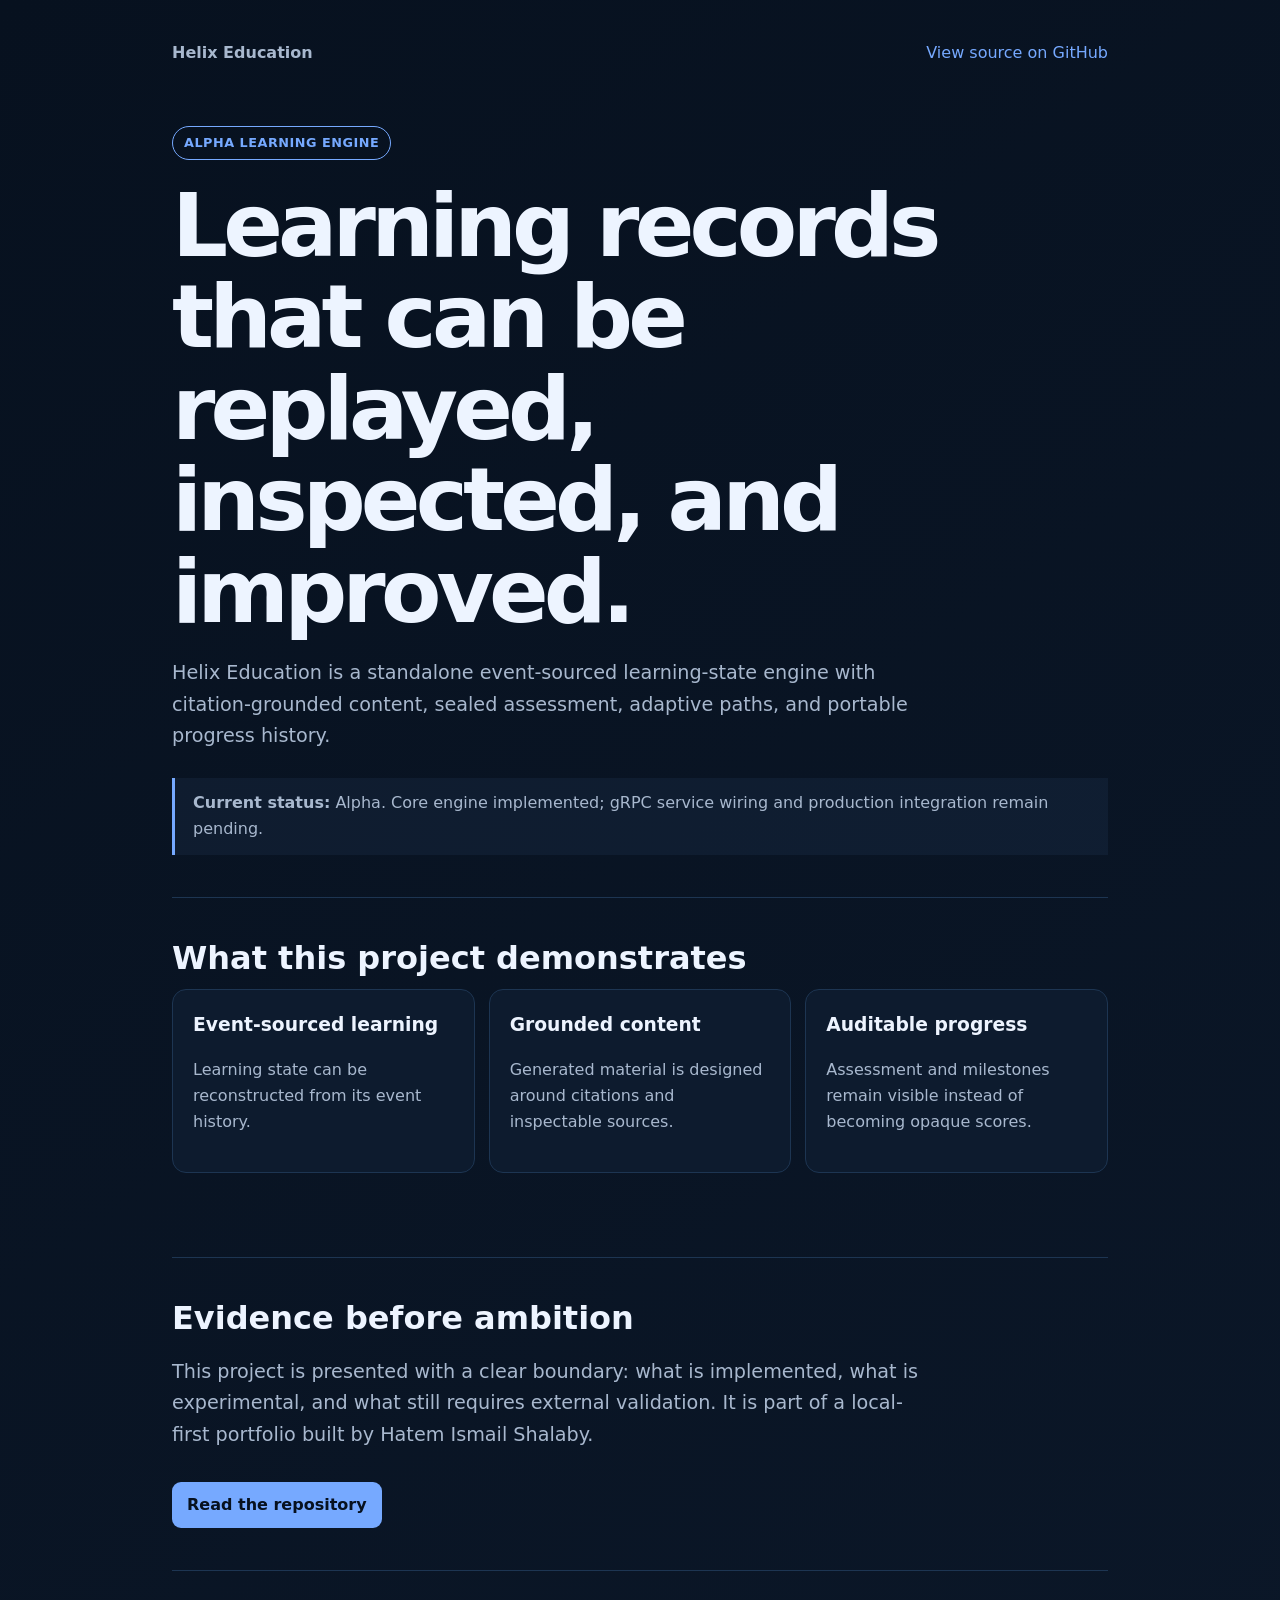
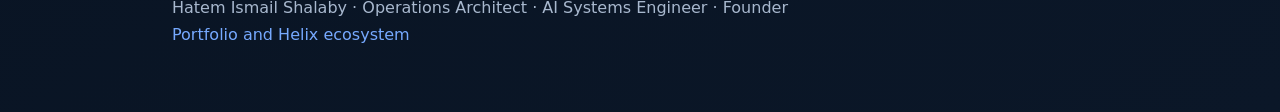
==== commit 114bc362: "docs: align public project page with verified status" ====
--- a/marketing/index.html
+++ b/marketing/index.html
@@ -1,460 +1,19 @@
-<!DOCTYPE html>
+<!doctype html>
 <html lang="en">
 <head>
-    <meta charset="UTF-8">
-    <meta name="viewport" content="width=device-width, initial-scale=1.0">
-    <meta name="description" content="Helix Education Center — an event-sourced AI learning engine built from 28 years of contact-center operations. Metacognitive dashboard, learning records, and verifiable progress tracking.">
-    <meta name="theme-color" content="#0a84ff">
-    <title>Helix Education Center — Learning Engineered from Operational Truth</title>
-    <link rel="preconnect" href="https://fonts.googleapis.com">
-    <link rel="preconnect" href="https://fonts.gstatic.com" crossorigin>
-    <link href="https://fonts.googleapis.com/css2?family=JetBrains+Mono:wght@400;500;700&family=Space+Grotesk:wght@300;400;500;700&display=swap" rel="stylesheet">
-    <link rel="stylesheet" href="styles.css">
+<meta charset="utf-8">
+<meta name="viewport" content="width=device-width,initial-scale=1">
+<meta name="description" content="Helix Education is a standalone event-sourced learning-state engine with citation-grounded content, sealed assessment, adaptive paths, and portable progress history.">
+<title>Helix Education</title>
+<style>
+:root{--bg:#07111f;--panel:#0d1b2e;--text:#edf4ff;--muted:#a8b8ce;--accent:#76a9ff;--line:#1d3552}
+*{box-sizing:border-box}body{margin:0;background:linear-gradient(145deg,#07111f,#0b1728);color:var(--text);font:16px/1.65 system-ui,-apple-system,Segoe UI,sans-serif}main{max-width:980px;margin:auto;padding:28px 22px 64px}nav{display:flex;justify-content:space-between;gap:20px;padding:12px 0 60px;color:var(--muted)}a{color:var(--accent);text-decoration:none}.tag{display:inline-block;border:1px solid var(--accent);border-radius:999px;padding:5px 11px;color:var(--accent);font-size:.8rem;font-weight:700;letter-spacing:.04em;text-transform:uppercase}h1{font-size:clamp(2.5rem,7vw,5.5rem);line-height:1.04;letter-spacing:-.055em;max-width:820px;margin:20px 0}h2{font-size:2rem;line-height:1.15;margin:0 0 12px}.lead{font-size:1.2rem;color:var(--muted);max-width:760px}.status{border-left:3px solid var(--accent);padding:12px 18px;margin:26px 0;color:var(--muted);background:rgba(118,169,255,.06)}section{border-top:1px solid var(--line);padding:42px 0;margin-top:42px}.grid{display:grid;grid-template-columns:repeat(auto-fit,minmax(220px,1fr));gap:14px}.card{background:var(--panel);border:1px solid var(--line);border-radius:14px;padding:20px}.card h3{margin:0 0 8px}.card p,.card li{color:var(--muted)}ul{padding-left:20px}footer{border-top:1px solid var(--line);padding-top:24px;color:var(--muted)}.cta{display:inline-block;background:var(--accent);color:#07111f;padding:10px 15px;border-radius:9px;font-weight:700;margin-top:12px}@media(max-width:600px){nav{padding-bottom:36px}}
+</style>
 </head>
-<body>
-    <a href="#main" class="skip-link">Skip to main content</a>
-
-    <header role="banner" class="site-header">
-        <div class="header-inner">
-            <a href="#" class="logo" aria-label="Helix Education Center Home">
-                <span class="logo-mark mono">HX</span>
-                <span>Helix Education Center</span>
-            </a>
-            <nav role="navigation" aria-label="Main navigation" class="main-nav">
-                <ul>
-                    <li><a href="#the-system">The System</a></li>
-                    <li><a href="#metacognitive">Metacognitive Core</a></li>
-                    <li><a href="#founder">The Founder</a></li>
-                    <li><a href="#career">Career Timeline</a></li>
-                    <li><a href="#github" class="btn nav-cta">View on GitHub</a></li>
-                </ul>
-            </nav>
-        </div>
-    </header>
-
-    <main id="main" role="main">
-        <!-- Hero Section -->
-        <section class="hero" aria-labelledby="hero-title">
-            <div class="hero-inner">
-                <div class="hero-badge mono">Version 2.0 • Local-LLM • Event-Sourced</div>
-                <h1 id="hero-title">
-                    Learning Engineered<br>
-                    <span class="hero-title-accent">From Operational Truth</span>
-                </h1>
-                <p class="hero-subtitle">
-                    Helix is not a startup built on a hypothesis. It is the accumulated operational solution of a 28-year career
-                    in contact-center and workforce management operations — from agent to director — shipped as a working,
-                    self-running learning system.
-                </p>
-                <div class="hero-stats" role="list" aria-label="Key metrics">
-                    <div class="stat-item" role="listitem">
-                        <span class="stat-value mono">28</span>
-                        <span class="stat-label">Years Operations</span>
-                    </div>
-                    <div class="stat-item" role="listitem">
-                        <span class="stat-value mono">447</span>
-                        <span class="stat-label">Passing Tests</span>
-                    </div>
-                    <div class="stat-item" role="listitem">
-                        <span class="stat-value mono">0</span>
-                        <span class="stat-label">External AI API Dependencies</span>
-                    </div>
-                    <div class="stat-item" role="listitem">
-                        <span class="stat-value mono">0</span>
-                        <span class="stat-label">VC Funding</span>
-                    </div>
-                </div>
-                <div class="hero-cta-group">
-                    <a href="#the-system" class="btn btn-primary">
-                        <svg width="20" height="20" viewBox="0 0 24 24" fill="none" stroke="currentColor" stroke-width="2" aria-hidden="true">
-                            <path d="M5 12h14M12 5l7 7-7 7"/>
-                        </svg>
-                        Explore the System
-                    </a>
-                    <a href="#founder" class="btn btn-secondary">
-                        <svg width="20" height="20" viewBox="0 0 24 24" fill="none" stroke="currentColor" stroke-width="2" aria-hidden="true">
-                            <circle cx="12" cy="12" r="10"/>
-                            <path d="M12 6v6l4 2"/>
-                        </svg>
-                        Meet the Founder
-                    </a>
-                </div>
-            </div>
-        </section>
-
-        <!-- The System Section -->
-        <section id="the-system" class="system-section" aria-labelledby="system-title">
-            <div class="section-header">
-                <span class="section-label mono">What Helix Is</span>
-                <h2 id="system-title" class="section-title">A Self-Running AI Learning Engine</h2>
-            </div>
-            <div class="system-grid">
-                <article class="system-card">
-                    <div class="system-icon" aria-hidden="true">
-                        <svg viewBox="0 0 24 24" fill="none" stroke="currentColor" stroke-width="2">
-                            <path d="M12 2L2 7l10 5 10-5-10-5zM2 17l10 5 10-5M2 12l10 5 10-5"/>
-                        </svg>
-                    </div>
-                    <h3 class="system-title">Event-Sourced Learning Records</h3>
-                    <p class="system-desc">Every interaction — lesson generated, quiz taken, answer evaluated, mastery achieved — is an immutable event. Replay any learner's journey from genesis. Audit trails aren't a feature; they're the foundation.</p>
-                    <ul class="system-details">
-                        <li>Event-sourced learning records, replayed from genesis</li>
-                        <li>Complete event log: created, updated, archived</li>
-                        <li>Exportable, portable, yours forever</li>
-                    </ul>
-                </article>
-                <article class="system-card">
-                    <div class="system-icon" aria-hidden="true">
-                        <svg viewBox="0 0 24 24" fill="none" stroke="currentColor" stroke-width="2">
-                            <rect x="2" y="3" width="20" height="14" rx="2"/>
-                            <path d="M8 21h8M12 17v4"/>
-                        </svg>
-                    </div>
-                    <h3 class="system-title">Self-Running Content Pipeline</h3>
-                    <p class="system-desc">Enter a topic → Helix searches authoritative sources → generates ADHD-friendly lessons with citations → creates quizzes → evaluates with narrative feedback → records everything. No human in the loop required.</p>
-                    <ul class="system-details">
-                        <li>Grounded to authoritative web sources</li>
-                        <li>ADHD-friendly micro-lessons with citations</li>
-                        <li>Quizzes generated from source material</li>
-                        <li>Narrative feedback, not just scores</li>
-                    </ul>
-                </article>
-                <article class="system-card">
-                    <div class="system-icon" aria-hidden="true">
-                        <svg viewBox="0 0 24 24" fill="none" stroke="currentColor" stroke-width="2">
-                            <path d="M12 22s8-4 8-10V5l-8-3-8 3v7c0 6 8 10 8 10z"/>
-                        </svg>
-                    </div>
-                    <h3 class="system-title">Local LLM, No Vendor API</h3>
-                    <p class="system-desc">Runs on Ollama (qwen3:8b default) — fully local, no API keys, no rate limits, no pricing tiers. Your model, your hardware, your data. Swap models anytime.</p>
-                    <ul class="system-details">
-                        <li>Ollama local inference — no external API calls</li>
-                        <li>Model-agnostic: qwen3, llama3, mistral, phi3, or any Ollama model</li>
-                        <li>Grounded generation: LLM only writes lesson/quiz text; citations come from fetched sources</li>
-                    </ul>
-                </article>
-            </div>
-        </section>
-
-        <!-- Architecture Honesty Section -->
-        <section id="architecture" class="architecture-section" aria-labelledby="arch-title">
-            <div class="section-header">
-                <span class="section-label mono">How It Actually Works</span>
-                <h2 id="arch-title" class="section-title">Where LLMs Are Used (And Where They're Not)</h2>
-            </div>
-            <div class="arch-grid">
-                <article class="arch-card llm-used">
-                    <div class="arch-badge">LLM Used</div>
-                    <h3 class="arch-title">Lesson Generation</h3>
-                    <p class="arch-desc">Ollama (qwen3:8b default) writes lesson sections grounded in fetched source chunks. LLM chooses which chunks to cite by index; citation text comes from trusted sources, never the LLM.</p>
-                    <ul class="arch-details">
-                        <li>Prompt includes indexed source chunks</li>
-                        <li>Output validated against Pydantic schema</li>
-                        <li>Failed validation = hard error, no fallback</li>
-                    </ul>
-                </article>
-                <article class="arch-card llm-used">
-                    <div class="arch-badge">LLM Used</div>
-                    <h3 class="arch-title">Quiz Generation</h3>
-                    <p class="arch-desc">Same local LLM generates quiz questions from lesson content. Questions are grounded in the lesson text, not hallucinated.</p>
-                    <ul class="arch-details">
-                        <li>Multiple choice + short answer</li>
-                        <li>Difficulty calibrated to lesson level</li>
-                        <li>Answer keys stored in sealed event store</li>
-                    </ul>
-                </article>
-                <article class="arch-card no-llm">
-                    <div class="arch-badge no-llm-badge">No LLM</div>
-                    <h3 class="arch-title">Web Grounding</h3>
-                    <p class="arch-desc">Fetches authoritative sources via HTTP + BeautifulSoup. Zero LLM involvement. Pure deterministic extraction.</p>
-                    <ul class="arch-details">
-                        <li>Search API → HTML → text extraction</li>
-                        <li>Chunked for context window</li>
-                        <li>Citations preserved end-to-end</li>
-                    </ul>
-                </article>
-                <article class="arch-card no-llm">
-                    <div class="arch-badge no-llm-badge">No LLM</div>
-                    <h3 class="arch-title">Metacognitive Dashboard</h3>
-                    <p class="arch-desc">Pure event-sourced projection. Replays immutable event log to compute mastery, weak areas, retention curves, recommendations. Deterministic, auditable, no model inference.</p>
-                    <ul class="arch-details">
-                        <li>Mastery from AnswerScoredEvent replay</li>
-                        <li>Ebbinghaus forgetting curves per concept</li>
-                        <li>Recommendations from knowledge map gaps</li>
-                    </ul>
-                </article>
-                <article class="arch-card no-llm">
-                    <div class="arch-badge no-llm-badge">No LLM</div>
-                    <h3 class="arch-title">Answer Evaluation</h3>
-                    <p class="arch-desc">Short-answer scoring uses keyword overlap + semantic similarity against sealed answer keys — deterministic, no LLM judge.</p>
-                    <ul class="arch-details">
-                        <li>AnswerKey stored at quiz creation</li>
-                        <li>Scoring: required keywords + fuzzy match</li>
-                        <li>Narrative feedback from template, not LLM</li>
-                    </ul>
-                </article>
-                <article class="arch-card no-llm">
-                    <div class="arch-badge no-llm-badge">No LLM</div>
-                    <h3 class="arch-title">Event Store & Persistence</h3>
-                    <p class="arch-desc">Append-only JSONL event log. Every lesson, quiz, answer, session, recommendation — immutable. Replayable. Portable. Yours.</p>
-                    <ul class="arch-details">
-                        <li>JSONL file or SQLite backend</li>
-                        <li>No schema migrations — events are the schema</li>
-                        <li>Export entire learner history as JSON</li>
-                    </ul>
-                </article>
-            </div>
-        </section>
-
-        <!-- Metacognitive Core Section -->
-        <section id="metacognitive" class="metacognitive-section" aria-labelledby="meta-title">
-            <div class="section-header">
-                <span class="section-label mono">The Differentiator</span>
-                <h2 id="meta-title" class="section-title">Metacognitive Dashboard for Human Interaction</h2>
-            </div>
-            <div class="metacognitive-content">
-                <div class="meta-visual" aria-hidden="true">
-                    <div class="dashboard-preview">
-                        <div class="dash-header">
-                            <span class="dash-dot"></span>
-                            <span class="dash-dot"></span>
-                            <span class="dash-dot"></span>
-                            <span class="dash-title mono">Metacognitive Dashboard</span>
-                        </div>
-                        <div class="dash-grid">
-                            <div class="dash-card mastery">
-                                <span class="dash-label">Mastery Level</span>
-                                <span class="dash-value">87%</span>
-                                <div class="dash-bar"><div class="dash-fill" style="width: 87%"></div></div>
-                            </div>
-                            <div class="dash-card retention">
-                                <span class="dash-label">Retention Score</span>
-                                <span class="dash-value">92%</span>
-                                <div class="dash-bar"><div class="dash-fill" style="width: 92%"></div></div>
-                            </div>
-                            <div class="dash-card cognitive">
-                                <span class="dash-label">Cognitive Load</span>
-                                <span class="dash-value">Optimal</span>
-                                <div class="dash-bar"><div class="dash-fill optimal" style="width: 65%"></div></div>
-                            </div>
-                            <div class="dash-card spacing">
-                                <span class="dash-label">Next Review</span>
-                                <span class="dash-value">2d 4h</span>
-                                <div class="dash-bar"><div class="dash-fill" style="width: 30%"></div></div>
-                            </div>
-                        </div>
-                        <div class="dash-insight">
-                            <span class="insight-tag">INSIGHT</span>
-                            <span class="insight-text">Learner shows strong declarative knowledge but procedural gaps in Module 3. Recommend interleaved practice before advancement.</span>
-                        </div>
-                    </div>
-                </div>
-                <div class="meta-description">
-                    <h3>Where Learning Science Meets Engineering Discipline</h3>
-                    <p>Helix doesn't just deliver content — it makes the learning process visible, measurable, and optimizable. The metacognitive dashboard surfaces what's happening inside the learner's mind, not just what they clicked.</p>
-                    <div class="meta-features">
-                        <div class="meta-feature">
-                            <svg viewBox="0 0 24 24" fill="none" stroke="currentColor" stroke-width="2" aria-hidden="true"><path d="M12 22s8-4 8-10V5l-8-3-8 3v7c0 6 8 10 8 10z"/></svg>
-                            <div>
-                                <h4>Mastery Tracking</h4>
-                                <p>Per-concept mastery thresholds with spaced repetition scheduling driven by pure functions — deterministic, reproducible, auditable.</p>
-                            </div>
-                        </div>
-                        <div class="meta-feature">
-                            <svg viewBox="0 0 24 24" fill="none" stroke="currentColor" stroke-width="2" aria-hidden="true"><polyline points="22 12 18 12 15 21 9 3 6 12 2 12"/></svg>
-                            <div>
-                                <h4>Cognitive Load Monitoring</h4>
-                                <p>Real-time assessment of intrinsic, extraneous, and germane load. The system adapts difficulty to keep learners in the desirable difficulty zone.</p>
-                            </div>
-                        </div>
-                        <div class="meta-feature">
-                            <svg viewBox="0 0 24 24" fill="none" stroke="currentColor" stroke-width="2" aria-hidden="true"><path d="M17 21v-2a4 4 0 0 0-4-4H5a4 4 0 0 0-4 4v2"/><circle cx="9" cy="7" r="4"/></svg>
-                            <div>
-                                <h4>Retention Analytics</h4>
-                                <p>Ebbinghaus forgetting curves modeled per learner, per concept. Predictive review scheduling that prevents decay before it happens.</p>
-                            </div>
-                        </div>
-                        <div class="meta-feature">
-                            <svg viewBox="0 0 24 24" fill="none" stroke="currentColor" stroke-width="2" aria-hidden="true"><path d="M21 16V8a2 2 0 0 0-1-1.73l-7-4a2 2 0 0 0-2 0l-7 4A2 2 0 0 0 3 8v8a2 2 0 0 0 1 1.73l7 4a2 2 0 0 0 2 0l7-4A2 2 0 0 0 21 16z"/><polyline points="3.27 6.96 12 12.01 20.73 6.96"/></svg>
-                            <div>
-                                <h4>Learning Path Optimization</h4>
-                                <p>Active recall, interleaving, and desirable difficulty — not as buzzwords, but as implemented cognitive science with measurable outcomes.</p>
-                            </div>
-                        </div>
-                    </div>
-                </div>
-            </div>
-        </section>
-
-        <!-- The Founder Section -->
-        <section id="founder" class="founder-section" aria-labelledby="founder-title">
-            <div class="section-header">
-                <span class="section-label mono">The Founder</span>
-                <h2 id="founder-title" class="section-title">Not a Hypothesis. A Career's Worth of Operational Truth.</h2>
-            </div>
-            <div class="founder-content">
-                <div class="founder-portrait" aria-hidden="true">
-                    <div class="portrait-frame">
-                        <div class="portrait-initials mono">TS</div>
-                    </div>
-                    <div class="founder-badges">
-                        <span class="badge mono">Senior AI Automation Engineer</span>
-                        <span class="badge mono">28 Years Operations</span>
-                        <span class="badge mono">From Agent to Director</span>
-                    </div>
-                </div>
-                <div class="founder-bio">
-                    <h3>Hatem Shalaby</h3>
-                    <p class="founder-lead">
-                        28 years in contact-centre, Workforce Management, and BPO operations — from agent to operations director to WFM architect.
-                        AI automation is the engineering practice behind this system, built on that operational reality.
-                    </p>
-                    <p>
-                        Helix is not a startup built on a hypothesis. It is the continuous need for self-learning and development,
-                        the accumulated operational solution of a career, fused with serious engineering discipline, and shipped as a working system.
-                    </p>
-                    <div class="founder-principles">
-                        <h4>Operating Principles</h4>
-                        <ul>
-                            <li><strong>Determinism over probability.</strong> Learning outcomes must be reproducible. Same inputs, same outcomes — every time.</li>
-                            <li><strong>Events over snapshots.</strong> State is derived, not stored. Every decision, every response, every milestone — an immutable fact.</li>
-                            <li><strong>Ownership over convenience.</strong> No API keys that expire. No models that deprecate. You deploy it. You own it. You control the entire stack.</li>
-                            <li><strong>Science over hype.</strong> Spaced repetition. Active recall. Interleaving. Desirable difficulty. These aren't features — they're cognitive science.</li>
-                        </ul>
-                    </div>
-                </div>
-            </div>
-        </section>
-
-        <!-- Career Timeline Section -->
-        <section id="career" class="career-section" aria-labelledby="career-title">
-            <div class="section-header">
-                <span class="section-label mono">The Career Behind the System</span>
-                <h2 id="career-title" class="section-title">From Manual Spreadsheets to Self-Running AI</h2>
-            </div>
-            <div class="timeline">
-                <article class="timeline-item">
-                    <div class="timeline-marker" aria-hidden="true"></div>
-                    <div class="timeline-content">
-                        <div class="timeline-year mono">1998-2012</div>
-                        <h3 class="timeline-title">Coordinator, Teacher, and Airport Operations</h3>
-                        <p>International affairs coordination across 15+ countries, IT helpdesk and curriculum building, then ground traffic operations for 50+ daily flights at a regional airport — learning how work really gets done, and where the tools fail.</p>
-                    </div>
-                </article>
-                <article class="timeline-item">
-                    <div class="timeline-marker" aria-hidden="true"></div>
-                    <div class="timeline-content">
-                        <div class="timeline-year mono">2012-2020</div>
-                        <h3 class="timeline-title">Support, Onboarding, and WFM</h3>
-                        <p>Technical support with full AHT/CSAT/FCR/Adherence accountability, then driver support at Uber, then running live onboarding waves of 15+ agents solo. Followed by WFM team work building dashboards and studying how forecasting and floor reality interact — the direct seed of Helix.</p>
-                    </div>
-                </article>
-                <article class="timeline-item">
-                    <div class="timeline-marker" aria-hidden="true"></div>
-                    <div class="timeline-content">
-                        <div class="timeline-year mono">2023-2025</div>
-                        <h3 class="timeline-title">Process Optimization</h3>
-                        <p>Redesigned workflows via root-cause auditing: 18% resolution-time reduction, 22% FCR increase, >95% CSAT, 92% AQA.</p>
-                    </div>
-                </article>
-                <article class="timeline-item">
-                    <div class="timeline-marker" aria-hidden="true"></div>
-                    <div class="timeline-content">
-                        <div class="timeline-year mono">2026</div>
-                        <h3 class="timeline-title">Helix Education System</h3>
-                        <p>A self-running AI producing learning materials, quizzes, learning records, and tracks with a metacognitive dashboard for human interaction. Event-sourced. Deterministic. Zero external AI API dependencies. The career, encoded.</p>
-                    </div>
-                </article>
-            </div>
-        </section>
-
-        <!-- GitHub CTA -->
-        <section id="github" class="github-cta" aria-labelledby="github-title">
-            <div class="cta-inner">
-                <h2 id="github-title">The Code Is the Proof</h2>
-                <p>No marketing deck. No waitlist. No vendor lock-in. Just a working system you can run, inspect, and extend today.</p>
-                <div class="hero-cta-group">
-                    <a href="https://github.com/HatemShelby/helix-education" class="btn btn-primary" target="_blank" rel="noopener noreferrer">
-                        <svg width="20" height="20" viewBox="0 0 24 24" fill="currentColor" aria-hidden="true">
-                            <path d="M12 0C5.374 0 0 5.373 0 12c0 5.302 3.438 9.8 8.207 11.387.599.111.793-.261.793-.577v-2.234c-3.338.726-4.033-1.416-4.033-1.416-.546-1.387-1.333-1.756-1.333-1.756-1.089-.745.083-.729.083-.729 1.205.084 1.839 1.237 1.839 1.237 1.07 1.834 2.807 1.304 3.492.997.107-.775.418-1.305.762-1.604-2.665-.305-5.467-1.334-5.467-5.931 0-1.311.469-2.381 1.236-3.221-.124-.305-.536-1.524.117-3.176 0 0 1.008-.322 3.301 1.23A11.509 11.509 0 0112 5.803c1.02.005 2.047.138 3.006.404 2.291-1.552 3.297-1.23 3.297-1.23.653 1.653.242 2.874.118 3.176.77.84 1.235 1.911 1.235 3.221 0 4.609-2.807 5.624-5.479 5.921.43.372.823 1.102.823 2.222v3.293c0 .319.192.694.801.576C20.566 21.797 24 17.3 24 12c0-6.627-5.373-12-12-12z"/>
-                        </svg>
-                        View on GitHub
-                    </a>
-                    <a href="https://github.com/HatemShelby" class="btn btn-secondary">
-                        <svg width="20" height="20" viewBox="0 0 24 24" fill="none" stroke="currentColor" stroke-width="2" aria-hidden="true">
-                            <path d="M4 4h16c1.1 0 2 .9 2 2v12c0 1.1-.9 2-2 2H4c-1.1 0-2-.9-2-2V6c0-1.1.9-2 2-2z"/>
-                            <polyline points="22,6 12,13 2,6"/>
-                        </svg>
-                        View the Profile
-                    </a>
-                </div>
-                <p class="cta-footer mono">MIT Licensed • Python 3.11+ • Zero Dependencies on External AI Services</p>
-            </div>
-        </section>
-    </main>
-
-    <footer role="contentinfo" class="site-footer">
-        <div class="footer-inner">
-            <div class="footer-brand">
-                <span class="logo-mark mono">HX</span>
-                <span>Helix Education Center</span>
-            </div>
-            <nav class="footer-links" aria-label="Footer navigation">
-                <a href="https://github.com/HatemShelby/helix-education" target="_blank" rel="noopener noreferrer">GitHub</a>
-                <a href="https://github.com/HatemShelby/helix-education/blob/main/LICENSE" target="_blank" rel="noopener noreferrer">License</a>
-                <a href="https://github.com/HatemShelby" target="_blank" rel="noopener noreferrer">Profile</a>
-            </nav>
-            <p class="footer-copyright mono">v2.0 • Built from 28 years of operational truth • MIT Licensed</p>        </div>
-    </footer>
-
-    <script>
-        // Smooth scroll for anchor links
-        document.querySelectorAll('a[href^="#"]').forEach(anchor => {
-            anchor.addEventListener('click', function(e) {
-                const target = document.querySelector(this.getAttribute('href'));
-                if (target) {
-                    e.preventDefault();
-                    target.scrollIntoView({ behavior: 'smooth', block: 'start' });
-                    target.focus({ preventScroll: true });
-                }
-            });
-        });
-
-        // Intersection Observer for scroll animations
-        const observerOptions = {
-            root: null,
-            rootMargin: '0px 0px -10% 0px',
-            threshold: 0.1
-        };
-
-        const observer = new IntersectionObserver((entries) => {
-            entries.forEach(entry => {
-                if (entry.isIntersecting) {
-                    entry.target.style.opacity = '1';
-                    entry.target.style.transform = 'translateY(0)';
-                }
-            });
-        }, observerOptions);
-
-        document.querySelectorAll('.system-card, .meta-feature, .timeline-item, .founder-content > *').forEach(el => {
-            el.style.opacity = '0';
-            el.style.transform = 'translateY(20px)';
-            el.style.transition = 'opacity 0.6s ease, transform 0.6s ease';
-            observer.observe(el);
-        });
-
-        // Timeline marker animation
-        const timelineObserver = new IntersectionObserver((entries) => {
-            entries.forEach(entry => {
-                if (entry.isIntersecting) {
-                    entry.target.classList.add('visible');
-                }
-            });
-        }, { threshold: 0.3 });
-
-        document.querySelectorAll('.timeline-item').forEach(item => {
-            timelineObserver.observe(item);
-        });
-    </script>
-</body>
-</html>+<body><main>
+<nav><strong>Helix Education</strong><a href="https://github.com/HatemIsmailShalaby1979/Helix-Education">View source on GitHub</a></nav>
+<header><span class="tag">Alpha learning engine</span><h1>Learning records that can be replayed, inspected, and improved.</h1><p class="lead">Helix Education is a standalone event-sourced learning-state engine with citation-grounded content, sealed assessment, adaptive paths, and portable progress history.</p><p class="status"><strong>Current status:</strong> Alpha. Core engine implemented; gRPC service wiring and production integration remain pending.</p></header>
+<section><h2>What this project demonstrates</h2><div class="grid"><article class="card"><h3>Event-sourced learning</h3><p>Learning state can be reconstructed from its event history.</p></article><article class="card"><h3>Grounded content</h3><p>Generated material is designed around citations and inspectable sources.</p></article><article class="card"><h3>Auditable progress</h3><p>Assessment and milestones remain visible instead of becoming opaque scores.</p></article></div></section>
+<section><h2>Evidence before ambition</h2><p class="lead">This project is presented with a clear boundary: what is implemented, what is experimental, and what still requires external validation. It is part of a local-first portfolio built by Hatem Ismail Shalaby.</p><a class="cta" href="https://github.com/HatemIsmailShalaby1979/Helix-Education">Read the repository</a></section>
+<footer>Hatem Ismail Shalaby · Operations Architect · AI Systems Engineer · Founder<br><a href="https://github.com/HatemIsmailShalaby1979">Portfolio and Helix ecosystem</a></footer>
+</main></body></html>
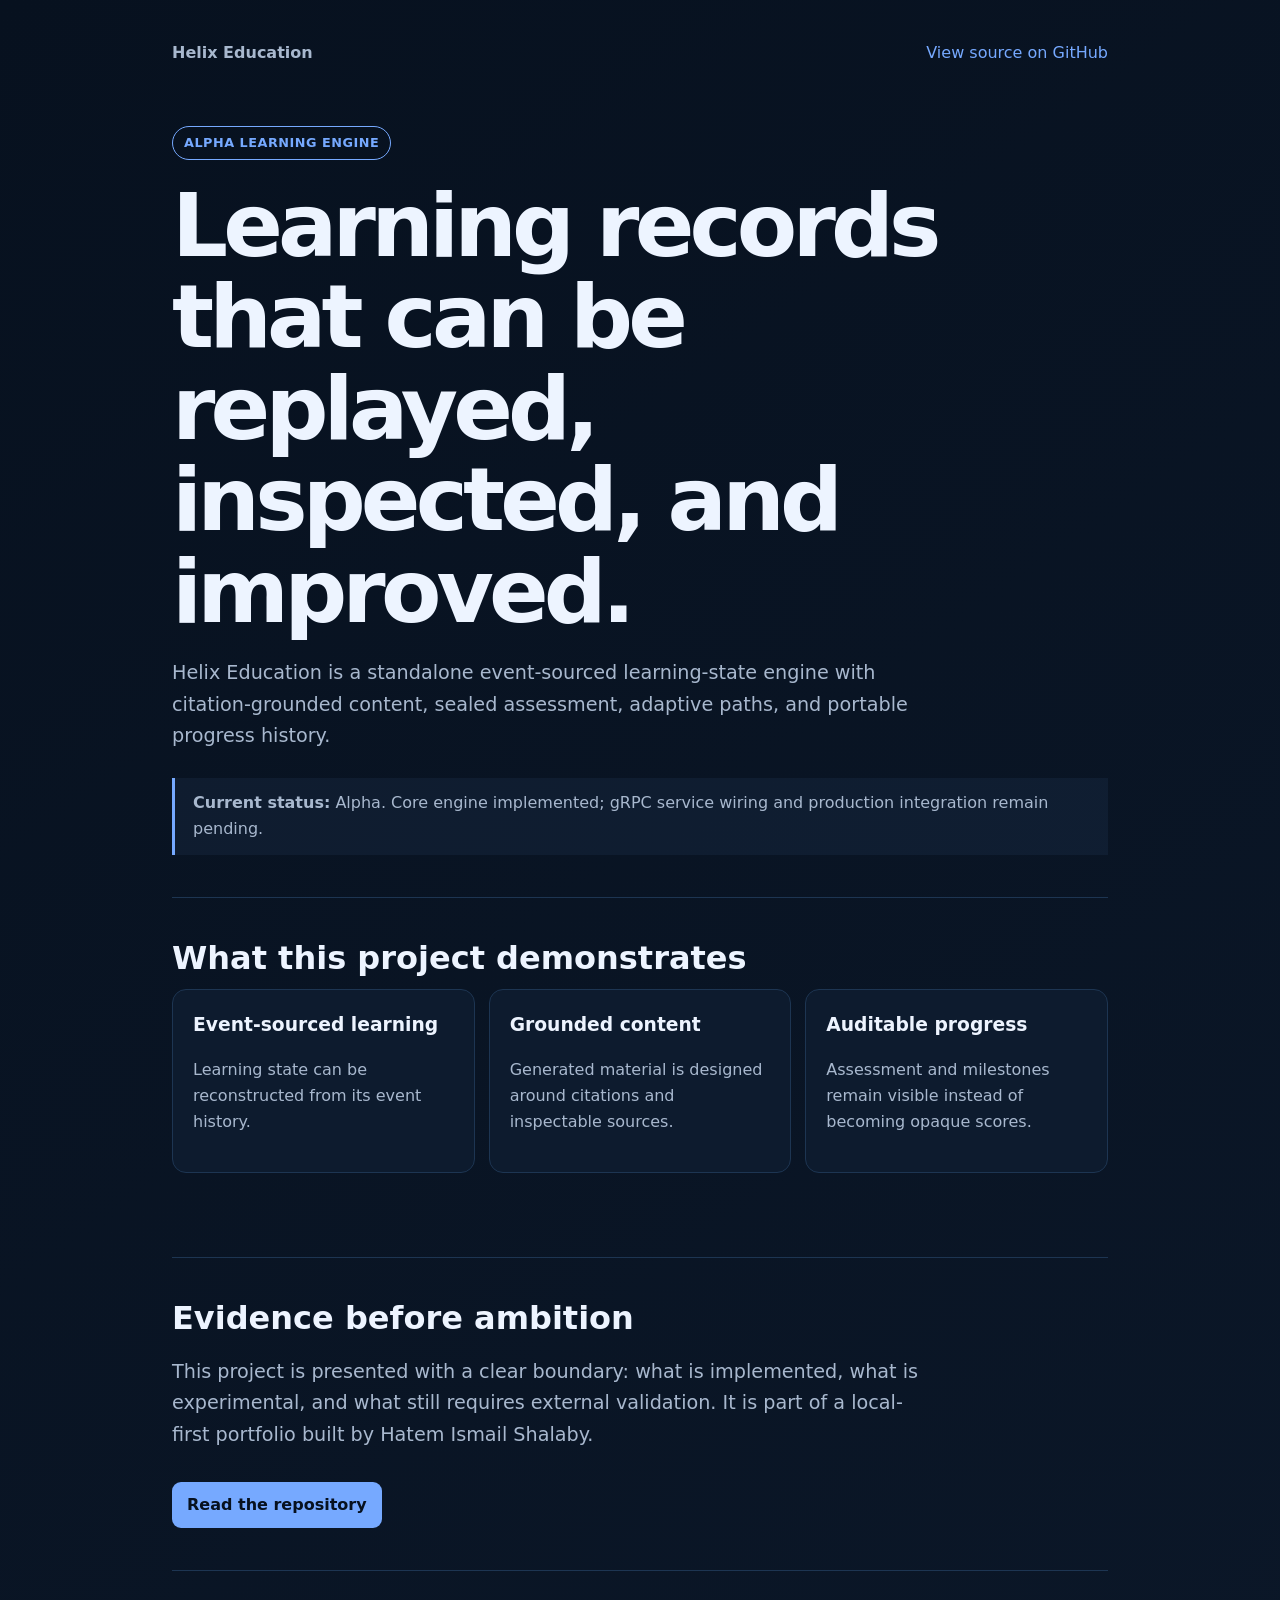
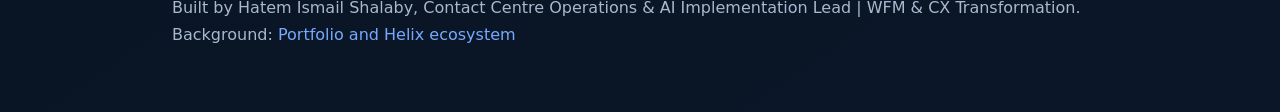
==== commit 83882500: "docs: align author story and headline with the owner's actual background" ====
--- a/marketing/index.html
+++ b/marketing/index.html
@@ -15,5 +15,5 @@
 <header><span class="tag">Alpha learning engine</span><h1>Learning records that can be replayed, inspected, and improved.</h1><p class="lead">Helix Education is a standalone event-sourced learning-state engine with citation-grounded content, sealed assessment, adaptive paths, and portable progress history.</p><p class="status"><strong>Current status:</strong> Alpha. Core engine implemented; gRPC service wiring and production integration remain pending.</p></header>
 <section><h2>What this project demonstrates</h2><div class="grid"><article class="card"><h3>Event-sourced learning</h3><p>Learning state can be reconstructed from its event history.</p></article><article class="card"><h3>Grounded content</h3><p>Generated material is designed around citations and inspectable sources.</p></article><article class="card"><h3>Auditable progress</h3><p>Assessment and milestones remain visible instead of becoming opaque scores.</p></article></div></section>
 <section><h2>Evidence before ambition</h2><p class="lead">This project is presented with a clear boundary: what is implemented, what is experimental, and what still requires external validation. It is part of a local-first portfolio built by Hatem Ismail Shalaby.</p><a class="cta" href="https://github.com/HatemIsmailShalaby1979/Helix-Education">Read the repository</a></section>
-<footer>Hatem Ismail Shalaby · Operations Architect · AI Systems Engineer · Founder<br><a href="https://github.com/HatemIsmailShalaby1979">Portfolio and Helix ecosystem</a></footer>
+<footer>Built by Hatem Ismail Shalaby, Contact Centre Operations & AI Implementation Lead | WFM & CX Transformation. Background: <a href="https://github.com/HatemIsmailShalaby1979">Portfolio and Helix ecosystem</a></footer>
 </main></body></html>
